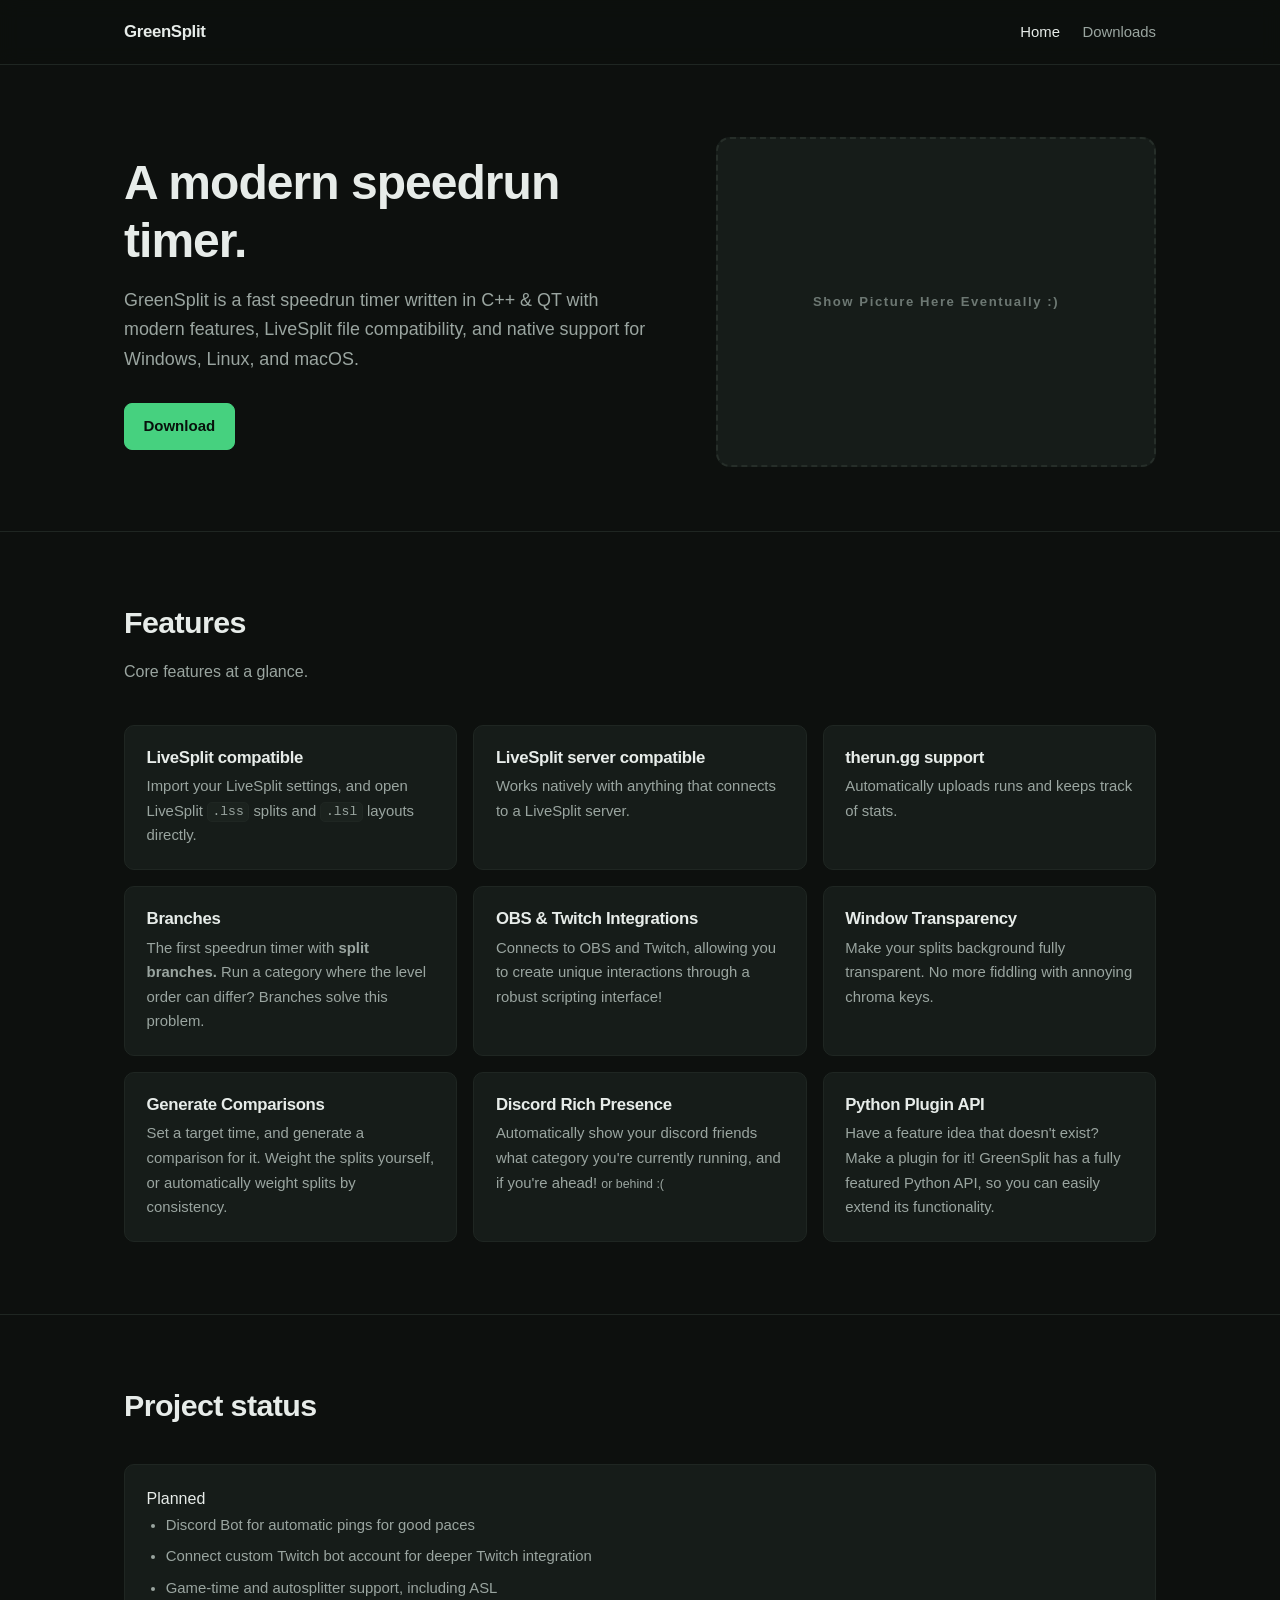
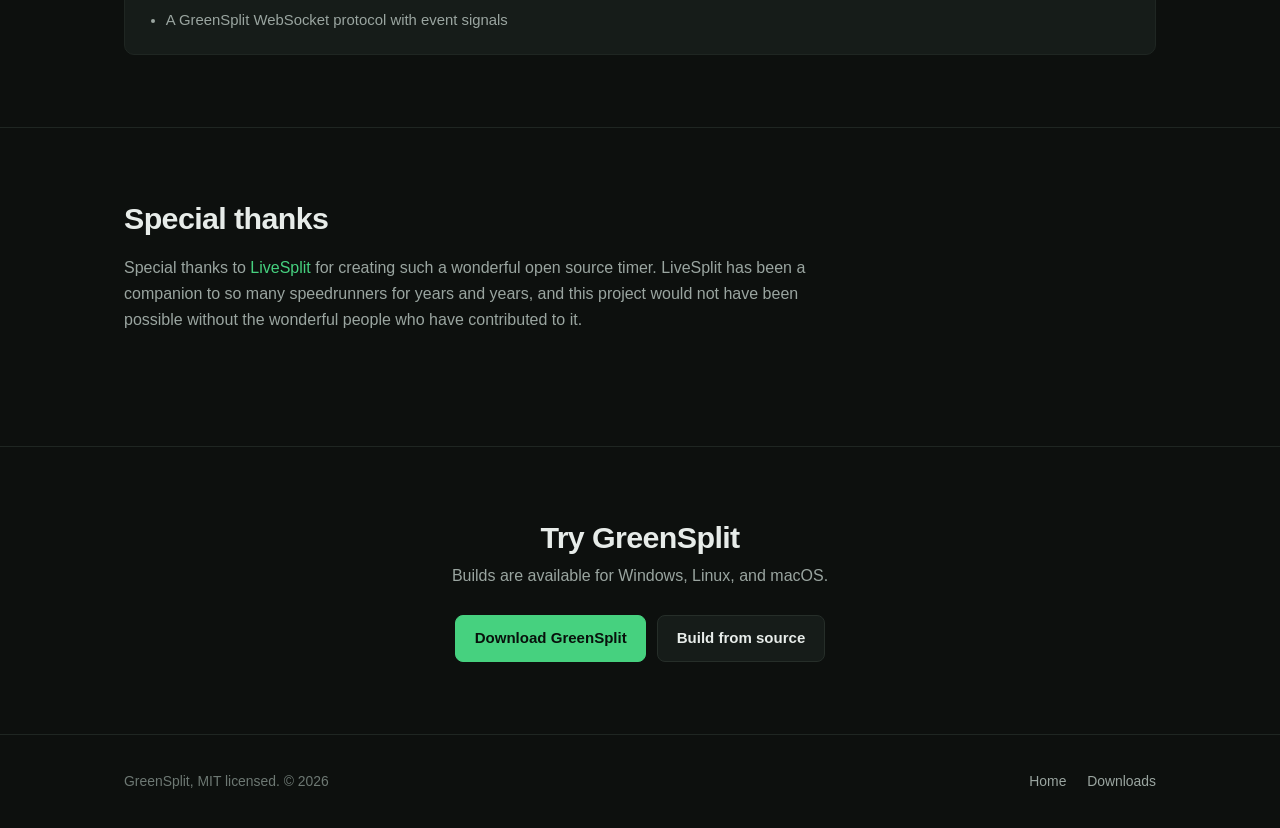
==== index.html @ 58dbdf75 "grammar + spelling edits; clarify or expand on some points" ====
<!doctype html>
<html lang="en">
<head>
  <meta charset="utf-8">
  <meta name="viewport" content="width=device-width, initial-scale=1">
  <title>GreenSplit</title>
  <meta name="description" content="GreenSplit is an open-source speedrun timer for Windows, Linux, and macOS, with LiveSplit support, branches, plugins, OBS integration, and more.">
  <link rel="icon" href="assets/favicon.svg" type="image/svg+xml">
  <link rel="stylesheet" href="assets/css/style.css">
</head>
<body>

<!-- Header -->

<header class="site-header">
  <div class="wrap nav">
      <a class="brand" href="index.html">
        GreenSplit
      </a>

    <button class="nav-toggle" type="button" aria-expanded="false" aria-controls="nav-links">Menu</button>

    <nav class="nav-links" id="nav-links">
      <a href="index.html" aria-current="page">Home</a>
      <a href="download.html">Downloads</a>
    </nav>
  </div>
</header>

<main>

  <!-- Hero -->
  <section class="hero">
    <div class="wrap hero-grid">
      <div class="hero-copy">
        <h1>A modern speedrun timer.</h1>
        <p class="lede">
          GreenSplit is a fast speedrun timer written in C++ & QT with modern features,
          LiveSplit file compatibility, and native support for Windows, Linux, and macOS.
        </p>

        <div class="btn-row">
          <a class="btn btn-primary" href="download.html">Download</a>
        </div>
      </div>

      <!-- Screenshot with default layout (or maybe a nice customized layout? Not sure yet.) -->
      <div class="image-placeholder" role="img" aria-label="Placeholder for a GreenSplit screenshot">
        Show Picture Here Eventually :)
      </div>
    </div>
  </section>

  <!-- Features -->
  <section class="section" id="features">
    <div class="wrap">
      <div class="section-head">
        <h2>Features</h2>
        <p>Core features at a glance.</p>
      </div>

      <div class="grid grid-3">

        <article class="card">
          <h3>LiveSplit compatible</h3>
          <p>Import your LiveSplit settings, and open LiveSplit <code>.lss</code> splits and <code>.lsl</code> layouts directly.</p>
        </article>

        <article class="card">
          <h3>LiveSplit server compatible</h3>
          <p>Works natively with anything that connects to a LiveSplit server.</p>
        </article>

        <article class="card">
          <h3>therun.gg support</h3>
          <p>Automatically uploads runs and keeps track of stats.</p>
        </article>

        <article class="card">
          <h3>Branches</h3>
          <p>The first speedrun timer with <strong>split branches.</strong> Run a category where the level order can differ?
          Branches solve this problem.</p>
        </article>

        <article class="card">
          <h3>OBS &amp; Twitch Integrations</h3>
          <p>Connects to OBS and Twitch, allowing you to create unique interactions through a robust scripting interface!</p>
        </article>

        <article class="card">
          <h3>Window Transparency</h3>
          <p>Make your splits background fully transparent. No more fiddling with annoying chroma keys.</p>
        </article>

        <article class="card">
          <h3>Generate Comparisons</h3>
          <p>Set a target time, and generate a comparison for it. Weight the
          splits yourself, or automatically weight splits by consistency.</p>
        </article>

        <article class="card">
          <h3>Discord Rich Presence</h3>
          <p>Automatically show your discord friends what category you're currently running, and if you're ahead! <small>or behind :(</small></p>
        </article>

        <article class="card">
          <h3>Python Plugin API</h3>
          <p>Have a feature idea that doesn't exist? Make a plugin for it! GreenSplit has a fully featured Python API, so you can easily extend its functionality.</p>
        </article>

      </div>
    </div>
  </section>

  <!-- Status -->
  <section class="section" id="status">
    <div class="wrap">
      <div class="section-head">
        <h2>Project status</h2>
      </div>

      <article class="card status-card">
        <span class="tag tag-next">Planned</span>
        <ul class="simple-list">
          <li>Discord Bot for automatic pings for good paces</li>
          <li>Connect custom Twitch bot account for deeper Twitch integration</li>
          <li>Game-time and autosplitter support, including ASL</li>
          <li>A GreenSplit WebSocket protocol with event signals</li>
        </ul>
      </article>
    </div>
  </section>

  <!-- Special Thanks -->
  <section class="section" id="special-thanks">
    <div class="wrap">
      <div class="section-head">
        <h2>Special thanks</h2>
        <p>
          Special thanks to
          <a href="https://github.com/LiveSplit/LiveSplit" target="_blank" rel="noopener noreferrer">LiveSplit</a>
          for creating such a wonderful open source timer. LiveSplit has been a companion to so many speedrunners for years and years, and this project would not have been possible without the wonderful people who have contributed to it.
        </p>
      </div>
    </div>
  </section>

  <!-- Download -->
  <section class="section cta">
    <div class="wrap">
      <h2>Try GreenSplit</h2>
      <p>Builds are available for Windows, Linux, and macOS.</p>
      <div class="btn-row">
        <a class="btn btn-primary" href="download.html">Download GreenSplit</a>
        <a class="btn" href="download.html#source">Build from source</a>
      </div>
    </div>
  </section>

</main>

<footer class="site-footer">
  <div class="wrap footer-inner">
    <span>GreenSplit, MIT licensed. &copy; <span data-year>2026</span></span>
    <nav class="footer-links">
      <a href="index.html">Home</a>
      <a href="download.html">Downloads</a>
    </nav>
  </div>
</footer>

<script src="assets/js/main.js"></script>
</body>
</html>
---- assets/css/style.css ----
/* GreenSplit site styles */

:root {
  --bg: #0d100e;
  --bg-soft: #121714;
  --surface: #161c19;
  --surface-2: #1b221e;
  --border: #262e29;
  --border-soft: #1f2622;

  --text: #e7ece9;
  --text-dim: #9aa5a0;
  --text-faint: #6d7873;

  --accent: #46d17f;
  --accent-soft: rgba(70, 209, 127, 0.12);
  --accent-line: rgba(70, 209, 127, 0.35);

  --radius: 10px;
  --radius-lg: 14px;

  --font: -apple-system, BlinkMacSystemFont, "Segoe UI", Roboto, "Helvetica Neue",
    Arial, sans-serif;
  --mono: ui-monospace, "SF Mono", "JetBrains Mono", "Cascadia Mono", Menlo,
    Consolas, monospace;

  --wrap: 1080px;
}

*,
*::before,
*::after {
  box-sizing: border-box;
}

html {
  scroll-behavior: smooth;
  scroll-padding-top: 5rem;
}

body {
  margin: 0;
  background: var(--bg);
  color: var(--text);
  font-family: var(--font);
  font-size: 16px;
  line-height: 1.65;
  -webkit-font-smoothing: antialiased;
}

h1,
h2,
h3,
h4 {
  line-height: 1.2;
  margin: 0 0 0.6em;
  font-weight: 650;
  letter-spacing: -0.02em;
}

h1 {
  font-size: clamp(2.1rem, 5vw, 3rem);
}

h2 {
  font-size: clamp(1.5rem, 3vw, 1.9rem);
}

h3 {
  font-size: 1.05rem;
}

p {
  margin: 0 0 1rem;
}

a {
  color: var(--accent);
  text-decoration: none;
}

a:hover {
  text-decoration: underline;
}

code {
  font-family: var(--mono);
  font-size: 0.875em;
  background: var(--surface-2);
  border: 1px solid var(--border-soft);
  border-radius: 5px;
  padding: 0.1em 0.35em;
}

::selection {
  background: rgba(70, 209, 127, 0.3);
}

/* ---------- layout ---------- */

.wrap {
  width: 100%;
  max-width: var(--wrap);
  margin: 0 auto;
  padding: 0 1.5rem;
}

.section {
  padding: 4.5rem 0;
  border-top: 1px solid var(--border-soft);
}

.section-head {
  max-width: 46rem;
  margin-bottom: 2.5rem;
}

.section-head p {
  color: var(--text-dim);
  margin: 0;
}

.eyebrow {
  font-size: 0.76rem;
  text-transform: uppercase;
  letter-spacing: 0.11em;
  color: var(--accent);
  font-weight: 600;
  margin: 0 0 0.7rem;
}

/* ---------- header ---------- */

.site-header {
  position: sticky;
  top: 0;
  z-index: 50;
  background: rgba(13, 16, 14, 0.85);
  backdrop-filter: blur(10px);
  border-bottom: 1px solid var(--border-soft);
}

.nav {
  display: flex;
  align-items: center;
  gap: 1.5rem;
  height: 4rem;
}

.brand {
  display: inline-flex;
  align-items: center;
  gap: 0.55rem;
  color: var(--text);
  font-weight: 650;
  letter-spacing: -0.02em;
  font-size: 1.05rem;
}

.brand:hover {
  text-decoration: none;
}

.brand svg {
  display: block;
  color: var(--accent);
}

.nav-links {
  display: flex;
  align-items: center;
  gap: 1.4rem;
  margin-left: auto;
}

.nav-links a {
  color: var(--text-dim);
  font-size: 0.93rem;
}

.nav-links a:hover,
.nav-links a[aria-current="page"] {
  color: var(--text);
  text-decoration: none;
}

.nav-toggle {
  display: none;
  margin-left: auto;
  background: none;
  border: 1px solid var(--border);
  border-radius: 8px;
  color: var(--text);
  padding: 0.4rem 0.6rem;
  cursor: pointer;
  font-size: 0.9rem;
}

/* ---------- buttons ---------- */

.btn {
  display: inline-flex;
  align-items: center;
  justify-content: center;
  gap: 0.5rem;
  padding: 0.62rem 1.15rem;
  border-radius: 8px;
  border: 1px solid var(--border);
  background: var(--surface);
  color: var(--text);
  font: inherit;
  font-size: 0.94rem;
  font-weight: 550;
  cursor: pointer;
  transition: background 0.15s ease, border-color 0.15s ease, color 0.15s ease;
}

.btn:hover {
  text-decoration: none;
  background: var(--surface-2);
  border-color: #333c36;
}

.btn-primary {
  background: var(--accent);
  border-color: var(--accent);
  color: #08110c;
  font-weight: 600;
}

.btn-primary:hover {
  background: #57dd8d;
  border-color: #57dd8d;
  color: #08110c;
}

.btn-row {
  display: flex;
  flex-wrap: wrap;
  gap: 0.7rem;
  align-items: center;
}

/* ---------- hero ---------- */

.hero {
  padding: 4.5rem 0 4rem;
}

.hero-grid {
  display: grid;
  grid-template-columns: minmax(0, 1fr) minmax(280px, 440px);
  gap: 3.5rem;
  align-items: center;
}

.hero-copy {
  max-width: 37rem;
}

.hero-copy h1 {
  margin-bottom: 1rem;
}

.hero-copy .lede {
  font-size: 1.12rem;
  color: var(--text-dim);
  margin-bottom: 1.8rem;
}



/* ---------- hero picture ---------- */
.image-placeholder,
.hero-picture {
  width: min(100%, 440px);
  aspect-ratio: 4 / 3;
  border-radius: var(--radius-lg);
}

.image-placeholder {
  display: grid;
  place-items: center;
  padding: 2rem;
  border: 2px dashed var(--border);
  background: var(--surface);
  color: var(--text-faint);
  font-size: 0.82rem;
  font-weight: 650;
  letter-spacing: 0.12em;
  text-align: center;
}

.hero-picture {
  display: block;
  object-fit: cover;
  border: 1px solid var(--border);
}

/* ---------- feature grid ---------- */

.grid {
  display: grid;
  gap: 1rem;
}

.grid-4 {
  grid-template-columns: repeat(4, minmax(0, 1fr));
}

.grid-3 {
  grid-template-columns: repeat(3, minmax(0, 1fr));
}

.grid-2 {
  grid-template-columns: repeat(2, minmax(0, 1fr));
}

.card {
  background: var(--surface);
  border: 1px solid var(--border-soft);
  border-radius: var(--radius);
  padding: 1.35rem;
}

.card h3 {
  margin-bottom: 0.4rem;
}

.card p {
  margin: 0;
  color: var(--text-dim);
  font-size: 0.93rem;
}

/* ---------- status ---------- */
.status-cards .tag {
  display: inline-block;
  margin-bottom: 0.8rem;
  font-size: 0.72rem;
  text-transform: uppercase;
  letter-spacing: 0.07em;
  font-weight: 650;
}

.simple-list {
  margin: 0;
  padding-left: 1.2rem;
  color: var(--text-dim);
  font-size: 0.93rem;
}

.simple-list li + li {
  margin-top: 0.45rem;
}

/* ---------- tables ---------- */

.table-scroll {
  overflow-x: auto;
  border: 1px solid var(--border-soft);
  border-radius: var(--radius);
}

table {
  width: 100%;
  border-collapse: collapse;
  font-size: 0.93rem;
}

th,
td {
  text-align: left;
  padding: 0.62rem 0.95rem;
  border-bottom: 1px solid var(--border-soft);
}

th {
  background: var(--surface);
  font-weight: 600;
  font-size: 0.82rem;
  text-transform: uppercase;
  letter-spacing: 0.05em;
  color: var(--text-dim);
}

tbody tr:last-child td {
  border-bottom: 0;
}

td code {
  white-space: nowrap;
}

/* ---------- code blocks ---------- */

.code {
  position: relative;
  margin: 0 0 1.25rem;
}

.code pre {
  margin: 0;
  overflow-x: auto;
  background: var(--bg-soft);
  border: 1px solid var(--border-soft);
  border-radius: var(--radius);
  padding: 0.95rem 1.05rem;
  font-family: var(--mono);
  font-size: 0.855rem;
  line-height: 1.6;
  color: #cfd8d3;
}

.code pre code {
  background: none;
  border: 0;
  padding: 0;
  font-size: inherit;
}

/* ---------- download cards ---------- */

.downloads-wrap {
  max-width: 1360px;
}

.platform {
  display: flex;
  flex-direction: column;
  background: var(--surface);
  border: 1px solid var(--border-soft);
  border-radius: var(--radius);
  padding: 1.4rem;
}

.platform h3 {
  margin-bottom: 0.15rem;
}

.platform .arch {
  font-family: var(--mono);
  font-size: 0.78rem;
  color: var(--text-faint);
  margin-bottom: 0.9rem;
}

.platform p {
  color: var(--text-dim);
  font-size: 0.9rem;
  flex: 1 0 auto;
}

.platform .arch,
.platform .platform-state {
  flex: 0 0 auto;
}

.platform .btn {
  width: 100%;
  margin-top: 0.6rem;
}

.platform-state {
  font-size: 0.78rem;
  margin-top: 0.7rem;
  color: var(--text-faint);
  text-align: center;
}

/* ---------- cta ---------- */

.cta {
  text-align: center;
  padding: 4.5rem 0;
}

.cta h2 {
  margin-bottom: 0.5rem;
}

.cta p {
  color: var(--text-dim);
  margin-bottom: 1.6rem;
}

.cta .btn-row {
  justify-content: center;
}

/* ---------- footer ---------- */

.site-footer {
  border-top: 1px solid var(--border-soft);
  padding: 2.2rem 0;
  color: var(--text-faint);
  font-size: 0.87rem;
}

.footer-inner {
  display: flex;
  flex-wrap: wrap;
  gap: 1rem 1.6rem;
  align-items: center;
  justify-content: space-between;
}

.footer-links {
  display: flex;
  gap: 1.3rem;
  flex-wrap: wrap;
}

.site-footer a {
  color: var(--text-dim);
}

.site-footer a:hover {
  color: var(--text);
}

/* ---------- responsive ---------- */

@media (max-width: 900px) {
  .nav-toggle {
    display: block;
  }

  .nav-links {
    display: none;
    position: absolute;
    top: 4rem;
    left: 0;
    right: 0;
    flex-direction: column;
    align-items: flex-start;
    gap: 0;
    background: var(--bg-soft);
    border-bottom: 1px solid var(--border);
    padding: 0.5rem 1.5rem 1rem;
  }

  .nav-links.open {
    display: flex;
  }

  .nav-links a {
    padding: 0.55rem 0;
    width: 100%;
    font-size: 1rem;
  }

  .hero-grid {
    grid-template-columns: minmax(0, 1fr);
    gap: 2.8rem;
    justify-items: start;
  }

  .grid-4,
  .grid-3 {
    grid-template-columns: repeat(2, minmax(0, 1fr));
  }

}

@media (max-width: 640px) {
  .grid-4,
  .grid-3,
  .grid-2 {
    grid-template-columns: minmax(0, 1fr);
  }


  .section {
    padding: 3.2rem 0;
  }

  .hero {
    padding: 3rem 0;
  }
}

@media (prefers-reduced-motion: reduce) {
  html {
    scroll-behavior: auto;
  }

  * {
    transition-duration: 0.01ms !important;
  }
}
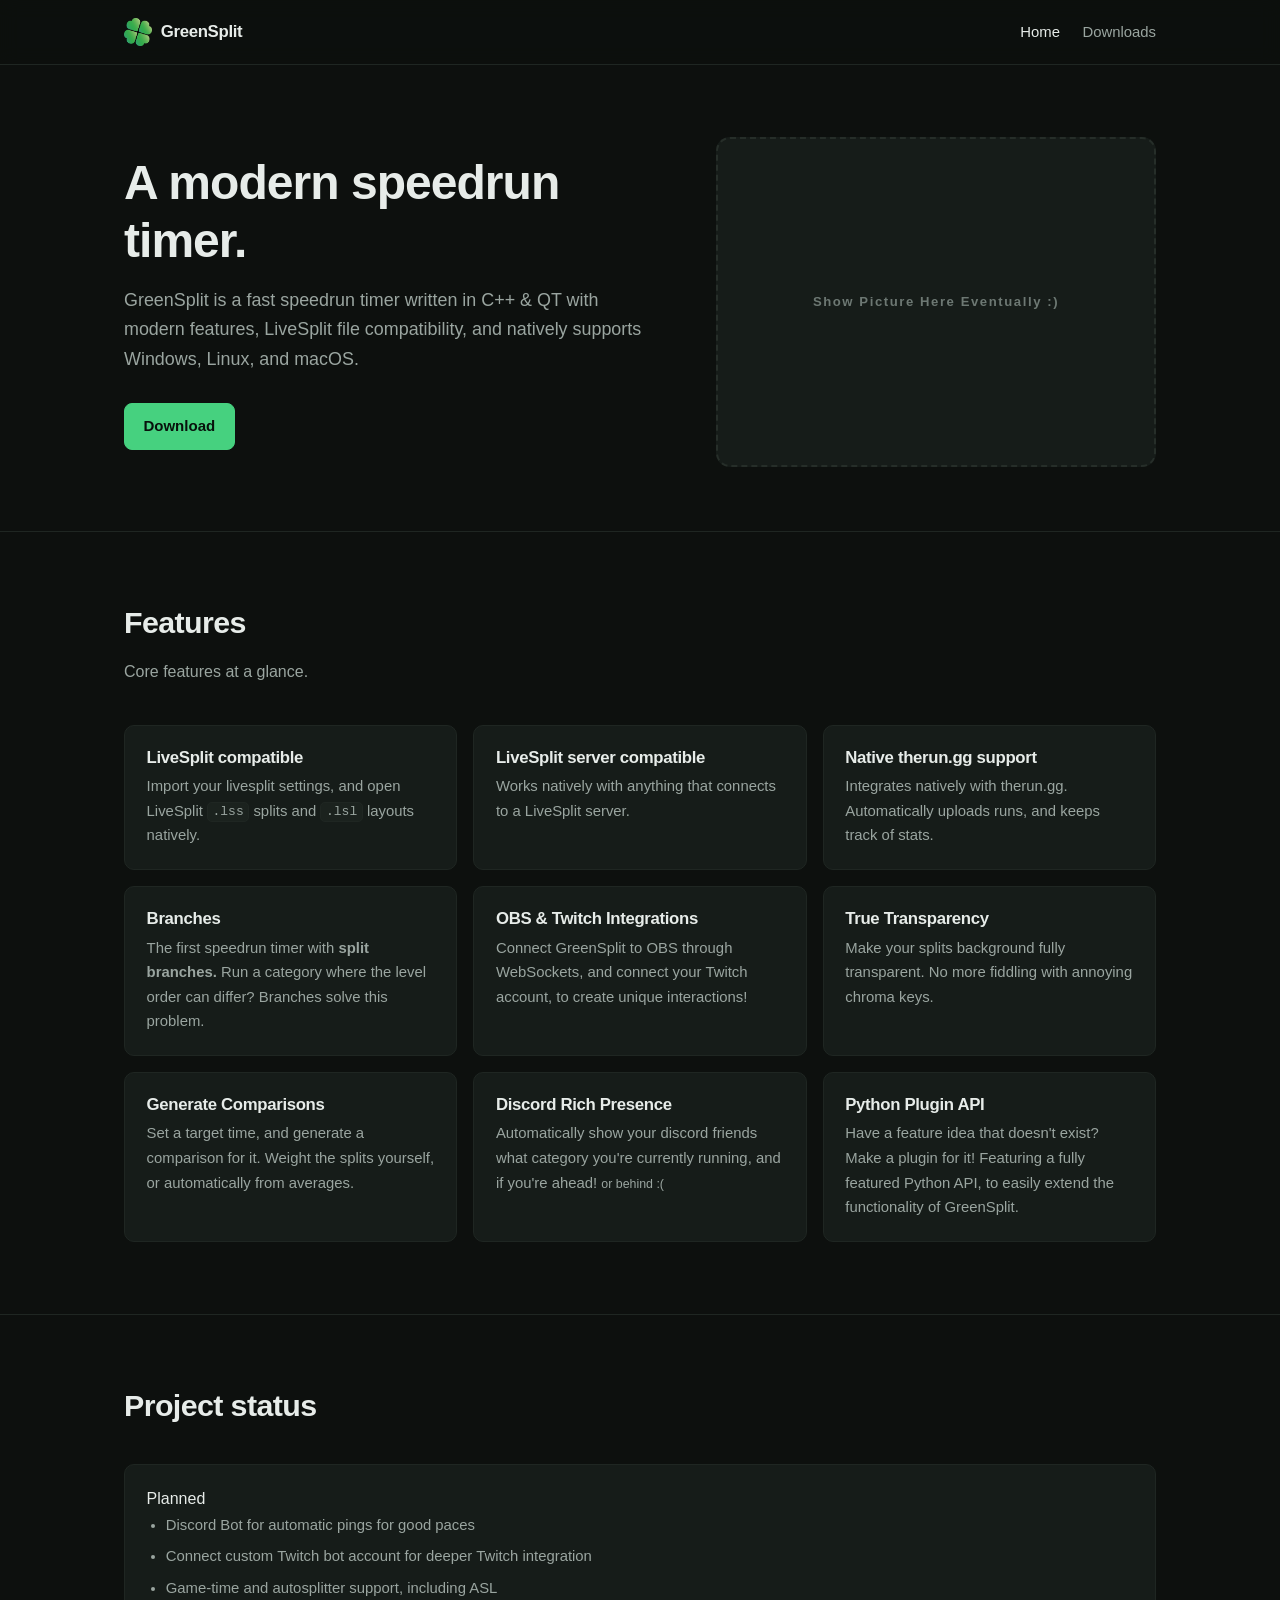
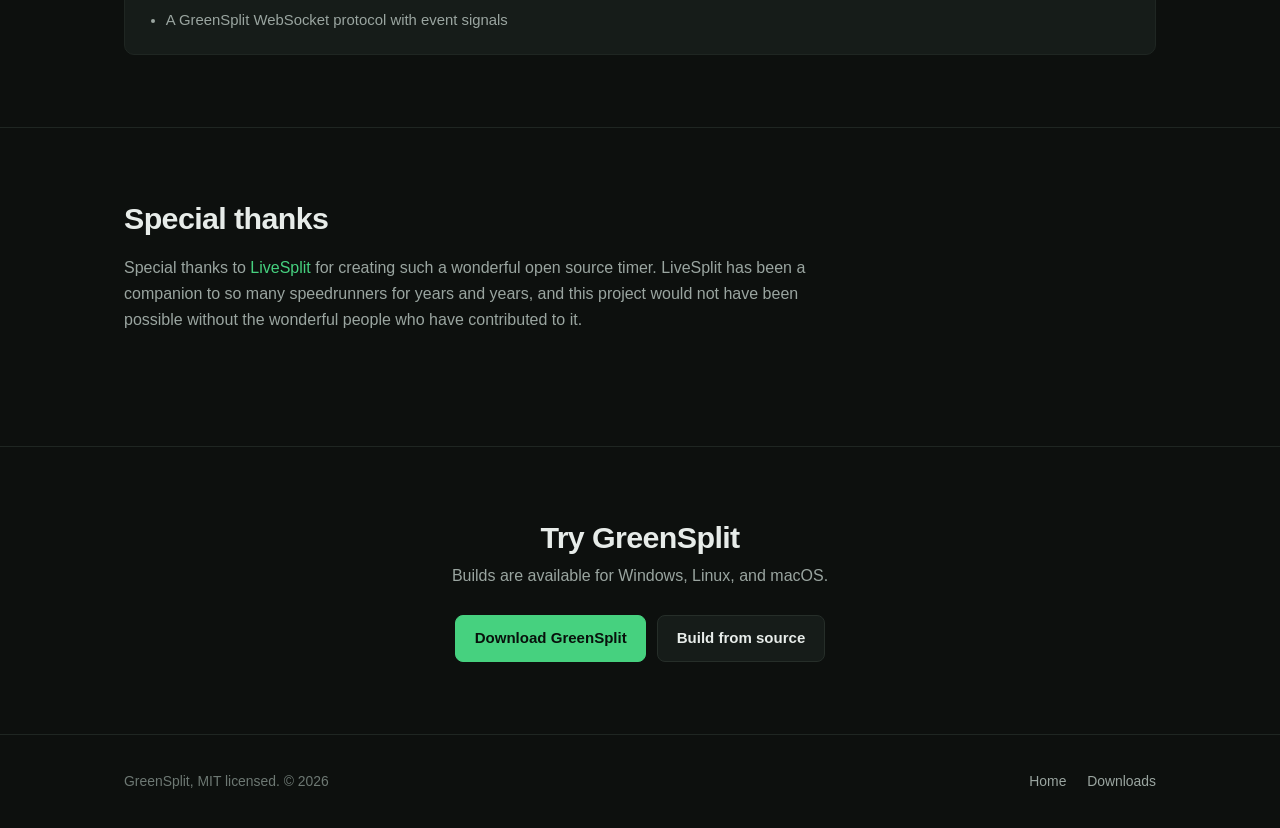
==== commit 71b6a66e: "- updated favicon & logo" ====
--- a/index.html
+++ b/index.html
@@ -5,7 +5,7 @@
   <meta name="viewport" content="width=device-width, initial-scale=1">
   <title>GreenSplit</title>
   <meta name="description" content="GreenSplit is an open-source speedrun timer for Windows, Linux, and macOS, with LiveSplit support, branches, plugins, OBS integration, and more.">
-  <link rel="icon" href="assets/favicon.svg" type="image/svg+xml">
+  <link rel="icon" href="assets/icon.png" type="image/png">
   <link rel="stylesheet" href="assets/css/style.css">
 </head>
 <body>
@@ -15,6 +15,7 @@
 <header class="site-header">
   <div class="wrap nav">
       <a class="brand" href="index.html">
+        <img src="assets/icon.png" alt="" aria-hidden="true">
         GreenSplit
       </a>
 
@@ -36,7 +37,7 @@
         <h1>A modern speedrun timer.</h1>
         <p class="lede">
           GreenSplit is a fast speedrun timer written in C++ & QT with modern features,
-          LiveSplit file compatibility, and native support for Windows, Linux, and macOS.
+          LiveSplit file compatibility, and natively supports Windows, Linux, and macOS.
         </p>
 
         <div class="btn-row">
@@ -63,7 +64,7 @@
 
         <article class="card">
           <h3>LiveSplit compatible</h3>
-          <p>Import your LiveSplit settings, and open LiveSplit <code>.lss</code> splits and <code>.lsl</code> layouts directly.</p>
+          <p>Import your livesplit settings, and open LiveSplit <code>.lss</code> splits and <code>.lsl</code> layouts natively.</p>
         </article>
 
         <article class="card">
@@ -72,8 +73,8 @@
         </article>
 
         <article class="card">
-          <h3>therun.gg support</h3>
-          <p>Automatically uploads runs and keeps track of stats.</p>
+          <h3>Native therun.gg support</h3>
+          <p>Integrates natively with therun.gg. Automatically uploads runs, and keeps track of stats.</p>
         </article>
 
         <article class="card">
@@ -84,18 +85,18 @@
 
         <article class="card">
           <h3>OBS &amp; Twitch Integrations</h3>
-          <p>Connects to OBS and Twitch, allowing you to create unique interactions through a robust scripting interface!</p>
+          <p>Connect GreenSplit to OBS through WebSockets, and connect your Twitch account, to create unique interactions!</p>
         </article>
 
         <article class="card">
-          <h3>Window Transparency</h3>
+          <h3>True Transparency</h3>
           <p>Make your splits background fully transparent. No more fiddling with annoying chroma keys.</p>
         </article>
 
         <article class="card">
           <h3>Generate Comparisons</h3>
           <p>Set a target time, and generate a comparison for it. Weight the
-          splits yourself, or automatically weight splits by consistency.</p>
+          splits yourself, or automatically from averages.</p>
         </article>
 
         <article class="card">
@@ -105,7 +106,7 @@
 
         <article class="card">
           <h3>Python Plugin API</h3>
-          <p>Have a feature idea that doesn't exist? Make a plugin for it! GreenSplit has a fully featured Python API, so you can easily extend its functionality.</p>
+          <p>Have a feature idea that doesn't exist? Make a plugin for it! Featuring a fully featured Python API, to easily extend the functionality of GreenSplit.</p>
         </article>
 
       </div>
--- a/assets/css/style.css
+++ b/assets/css/style.css
@@ -161,9 +161,11 @@
   text-decoration: none;
 }
 
-.brand svg {
+.brand img {
   display: block;
-  color: var(--accent);
+  width: 1.75rem;
+  height: 1.75rem;
+  object-fit: contain;
 }
 
 .nav-links {
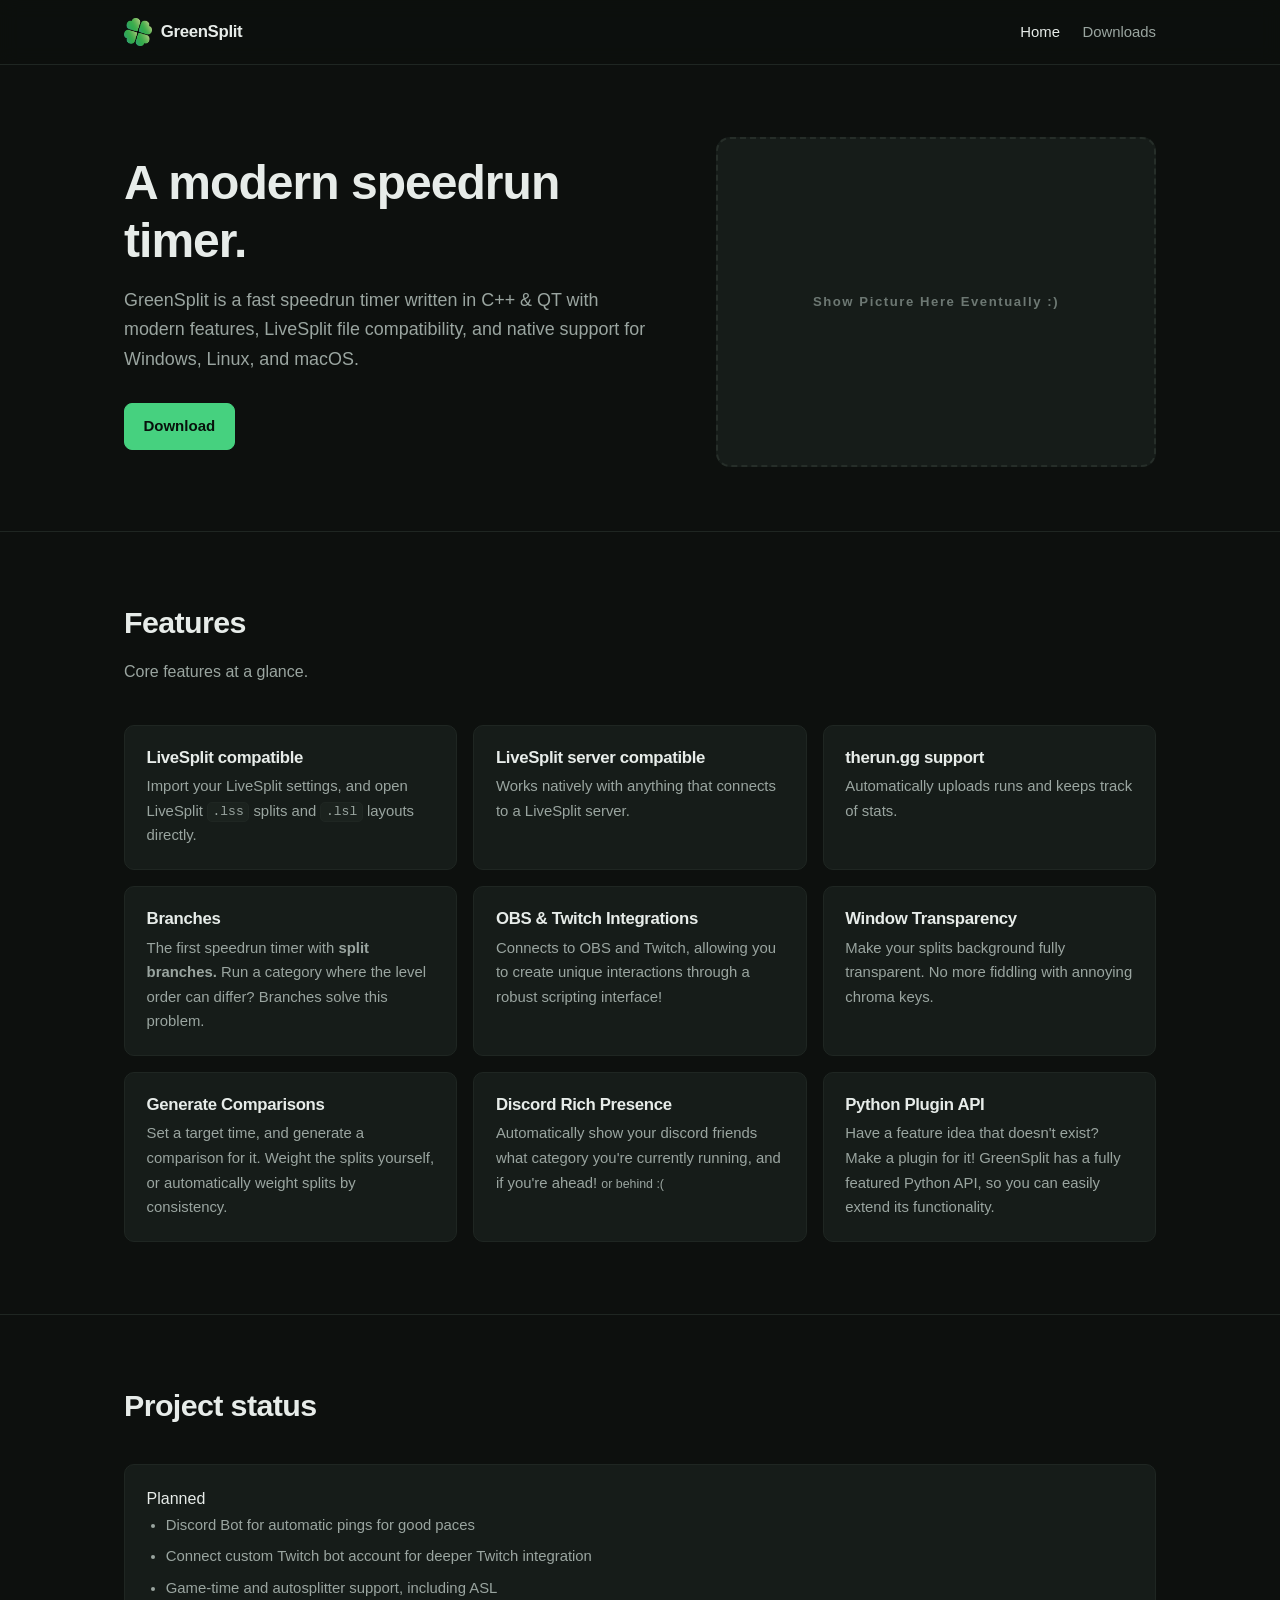
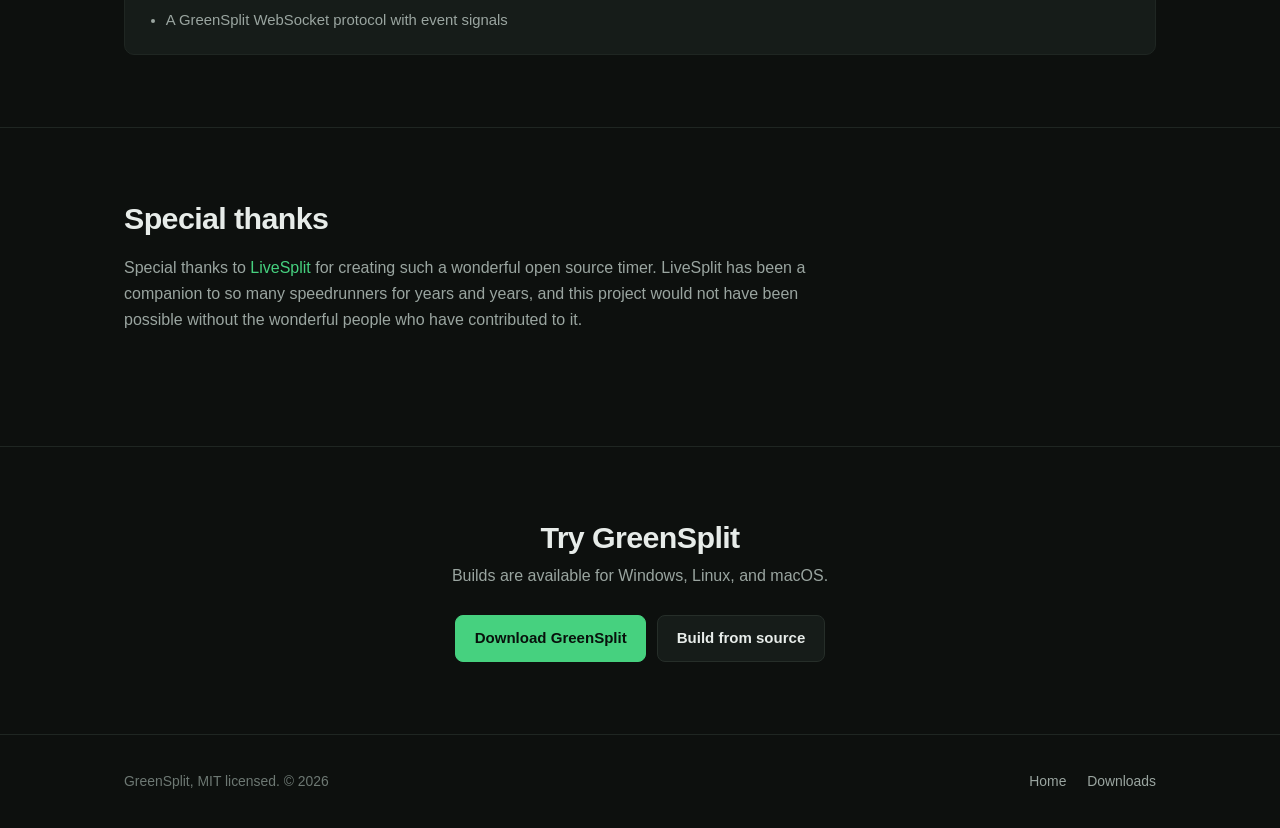
==== commit c61c79ed: "Merge branch 'master' of https://github.com/GreenSplit/GreenSplit-Website" ====
--- a/index.html
+++ b/index.html
@@ -37,7 +37,7 @@
         <h1>A modern speedrun timer.</h1>
         <p class="lede">
           GreenSplit is a fast speedrun timer written in C++ & QT with modern features,
-          LiveSplit file compatibility, and natively supports Windows, Linux, and macOS.
+          LiveSplit file compatibility, and native support for Windows, Linux, and macOS.
         </p>
 
         <div class="btn-row">
@@ -64,7 +64,7 @@
 
         <article class="card">
           <h3>LiveSplit compatible</h3>
-          <p>Import your livesplit settings, and open LiveSplit <code>.lss</code> splits and <code>.lsl</code> layouts natively.</p>
+          <p>Import your LiveSplit settings, and open LiveSplit <code>.lss</code> splits and <code>.lsl</code> layouts directly.</p>
         </article>
 
         <article class="card">
@@ -73,8 +73,8 @@
         </article>
 
         <article class="card">
-          <h3>Native therun.gg support</h3>
-          <p>Integrates natively with therun.gg. Automatically uploads runs, and keeps track of stats.</p>
+          <h3>therun.gg support</h3>
+          <p>Automatically uploads runs and keeps track of stats.</p>
         </article>
 
         <article class="card">
@@ -85,18 +85,18 @@
 
         <article class="card">
           <h3>OBS &amp; Twitch Integrations</h3>
-          <p>Connect GreenSplit to OBS through WebSockets, and connect your Twitch account, to create unique interactions!</p>
+          <p>Connects to OBS and Twitch, allowing you to create unique interactions through a robust scripting interface!</p>
         </article>
 
         <article class="card">
-          <h3>True Transparency</h3>
+          <h3>Window Transparency</h3>
           <p>Make your splits background fully transparent. No more fiddling with annoying chroma keys.</p>
         </article>
 
         <article class="card">
           <h3>Generate Comparisons</h3>
           <p>Set a target time, and generate a comparison for it. Weight the
-          splits yourself, or automatically from averages.</p>
+          splits yourself, or automatically weight splits by consistency.</p>
         </article>
 
         <article class="card">
@@ -106,7 +106,7 @@
 
         <article class="card">
           <h3>Python Plugin API</h3>
-          <p>Have a feature idea that doesn't exist? Make a plugin for it! Featuring a fully featured Python API, to easily extend the functionality of GreenSplit.</p>
+          <p>Have a feature idea that doesn't exist? Make a plugin for it! GreenSplit has a fully featured Python API, so you can easily extend its functionality.</p>
         </article>
 
       </div>
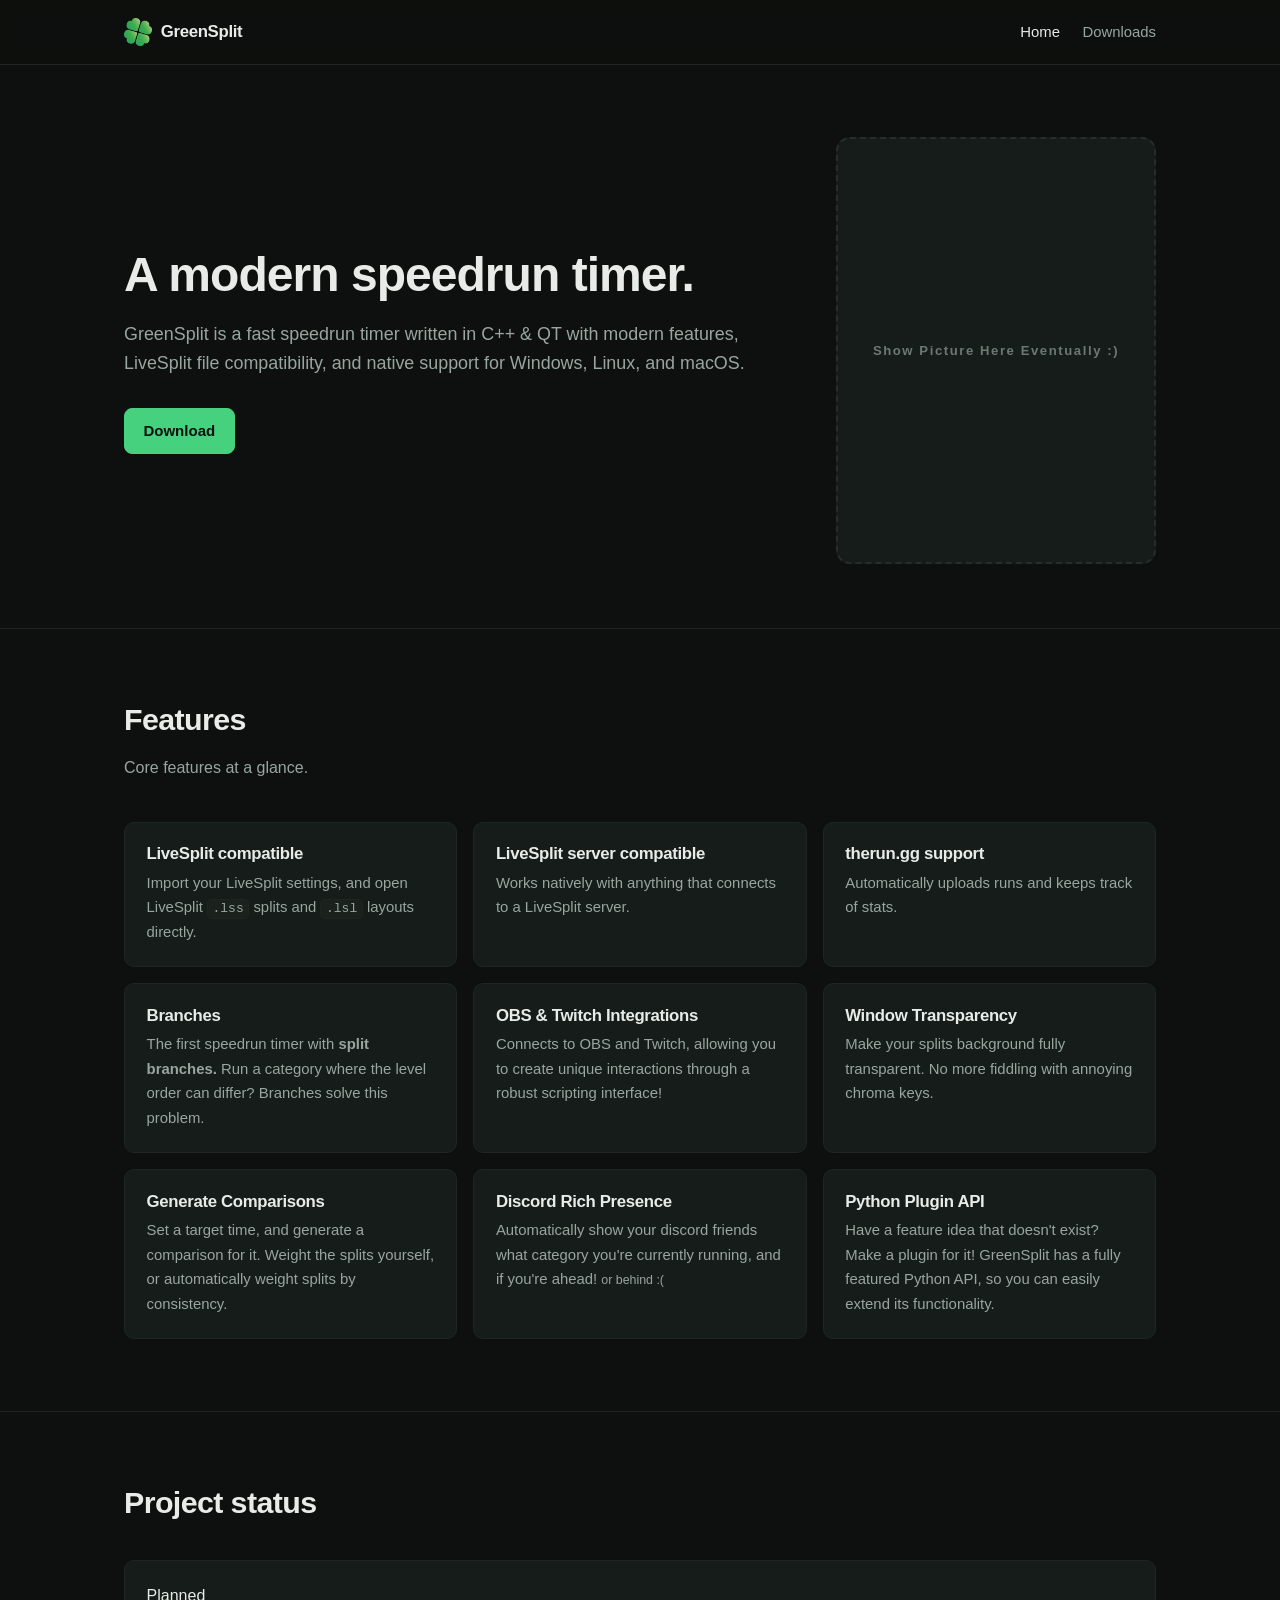
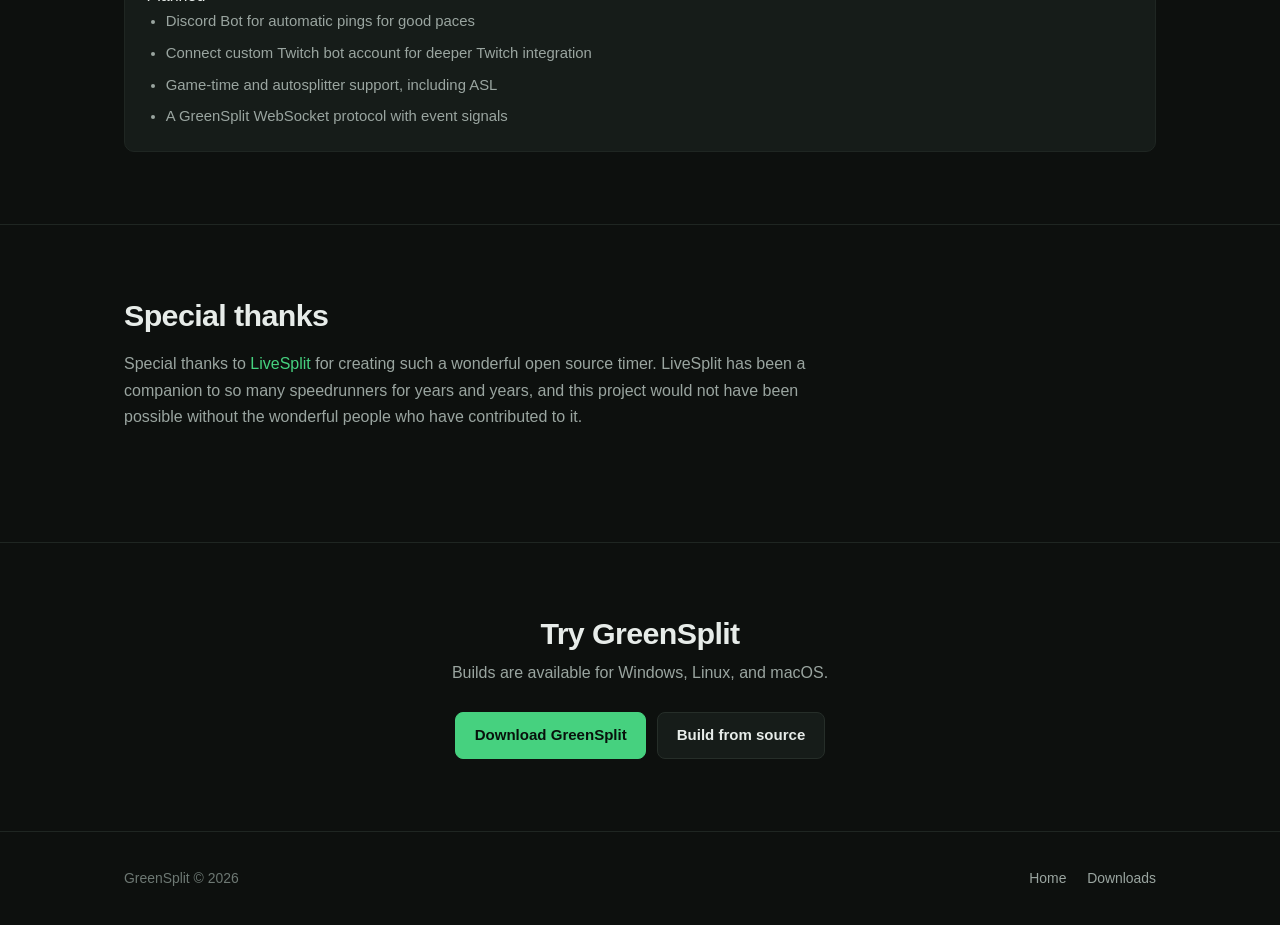
==== commit 169fa6f6: "- update copyright footer" ====
--- a/index.html
+++ b/index.html
@@ -162,7 +162,7 @@
 
 <footer class="site-footer">
   <div class="wrap footer-inner">
-    <span>GreenSplit, MIT licensed. &copy; <span data-year>2026</span></span>
+    <span>GreenSplit &copy; <span data-year>2026</span></span>
     <nav class="footer-links">
       <a href="index.html">Home</a>
       <a href="download.html">Downloads</a>
--- a/assets/css/style.css
+++ b/assets/css/style.css
@@ -251,17 +251,18 @@
 
 .hero-grid {
   display: grid;
-  grid-template-columns: minmax(0, 1fr) minmax(280px, 440px);
-  gap: 3.5rem;
+  grid-template-columns: minmax(0, 1fr) minmax(240px, 320px);
+  gap: 3rem;
   align-items: center;
 }
 
 .hero-copy {
-  max-width: 37rem;
+  max-width: 42rem;
 }
 
 .hero-copy h1 {
   margin-bottom: 1rem;
+  white-space: nowrap;
 }
 
 .hero-copy .lede {
@@ -275,8 +276,8 @@
 /* ---------- hero picture ---------- */
 .image-placeholder,
 .hero-picture {
-  width: min(100%, 440px);
-  aspect-ratio: 4 / 3;
+  width: min(100%, 320px);
+  aspect-ratio: 3 / 4;
   border-radius: var(--radius-lg);
 }
 
@@ -566,6 +567,10 @@
 }
 
 @media (max-width: 640px) {
+  .hero-copy h1 {
+    white-space: normal;
+  }
+
   .grid-4,
   .grid-3,
   .grid-2 {
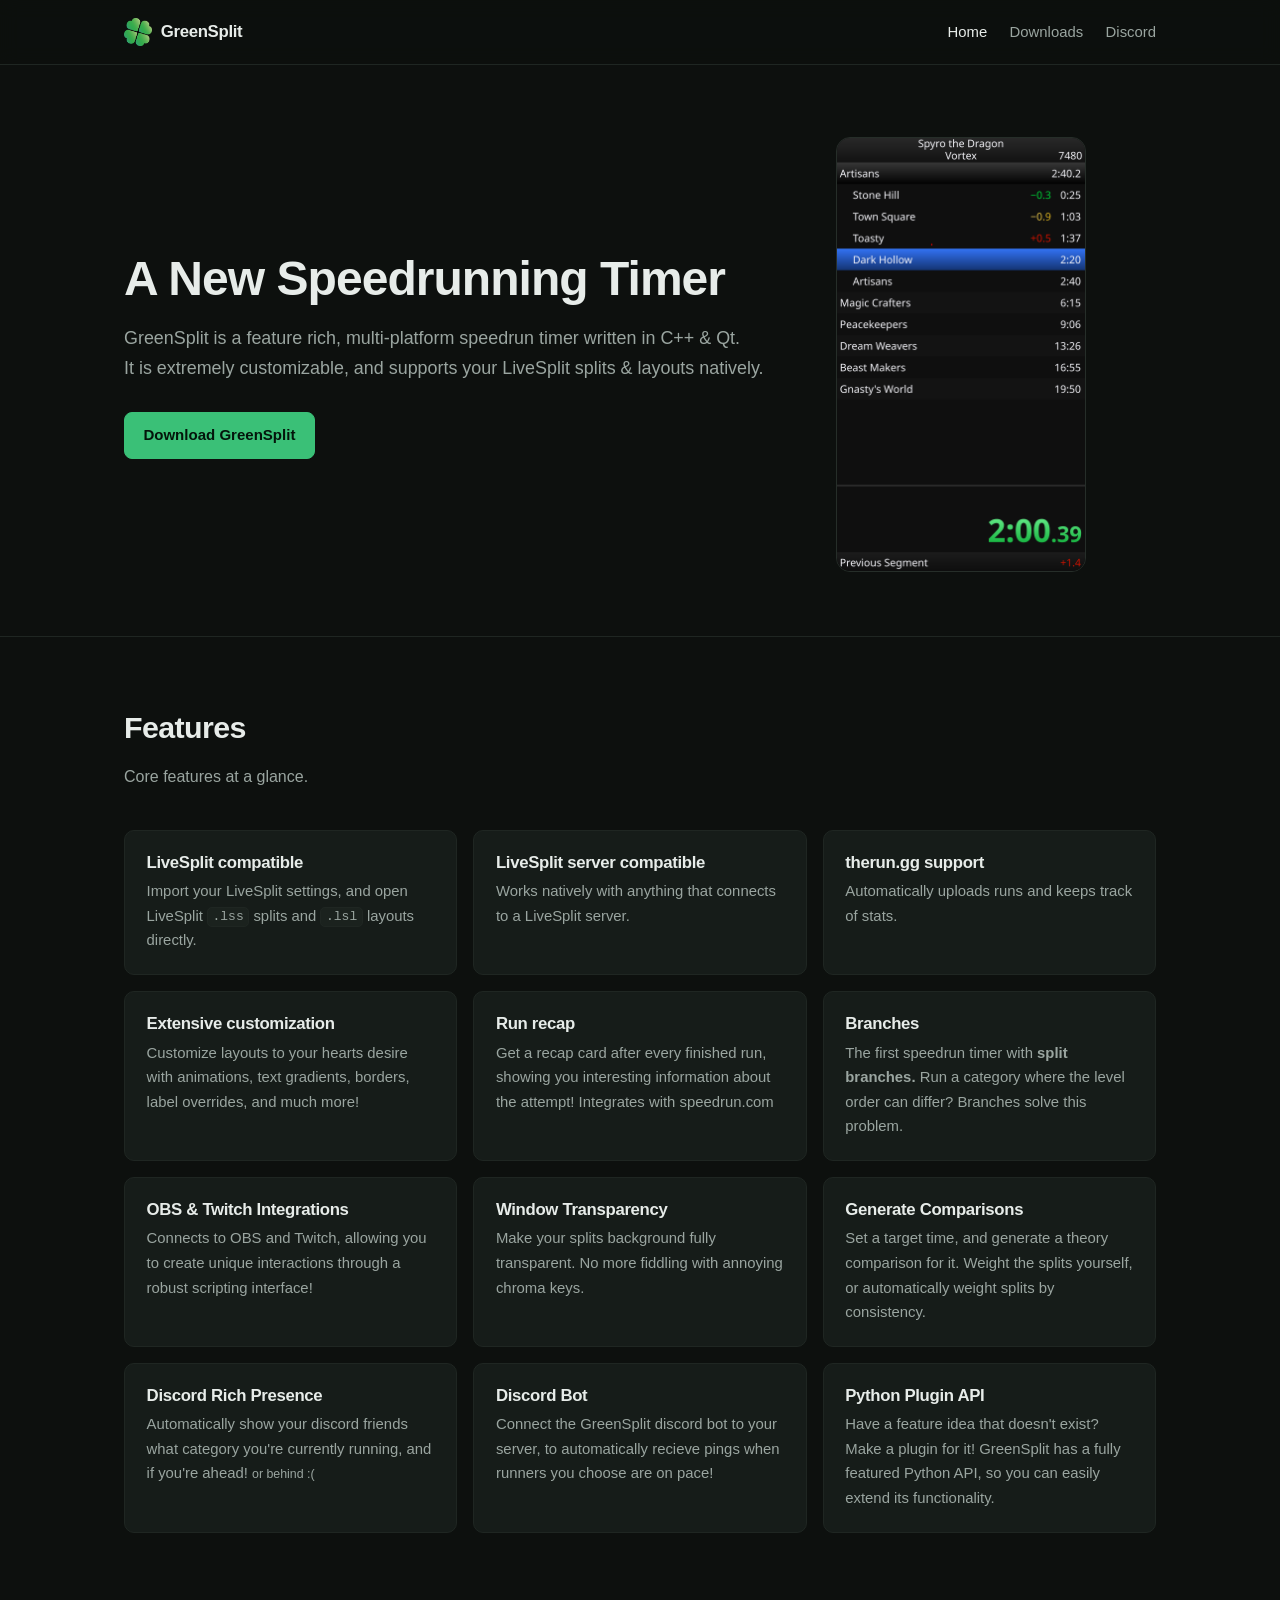
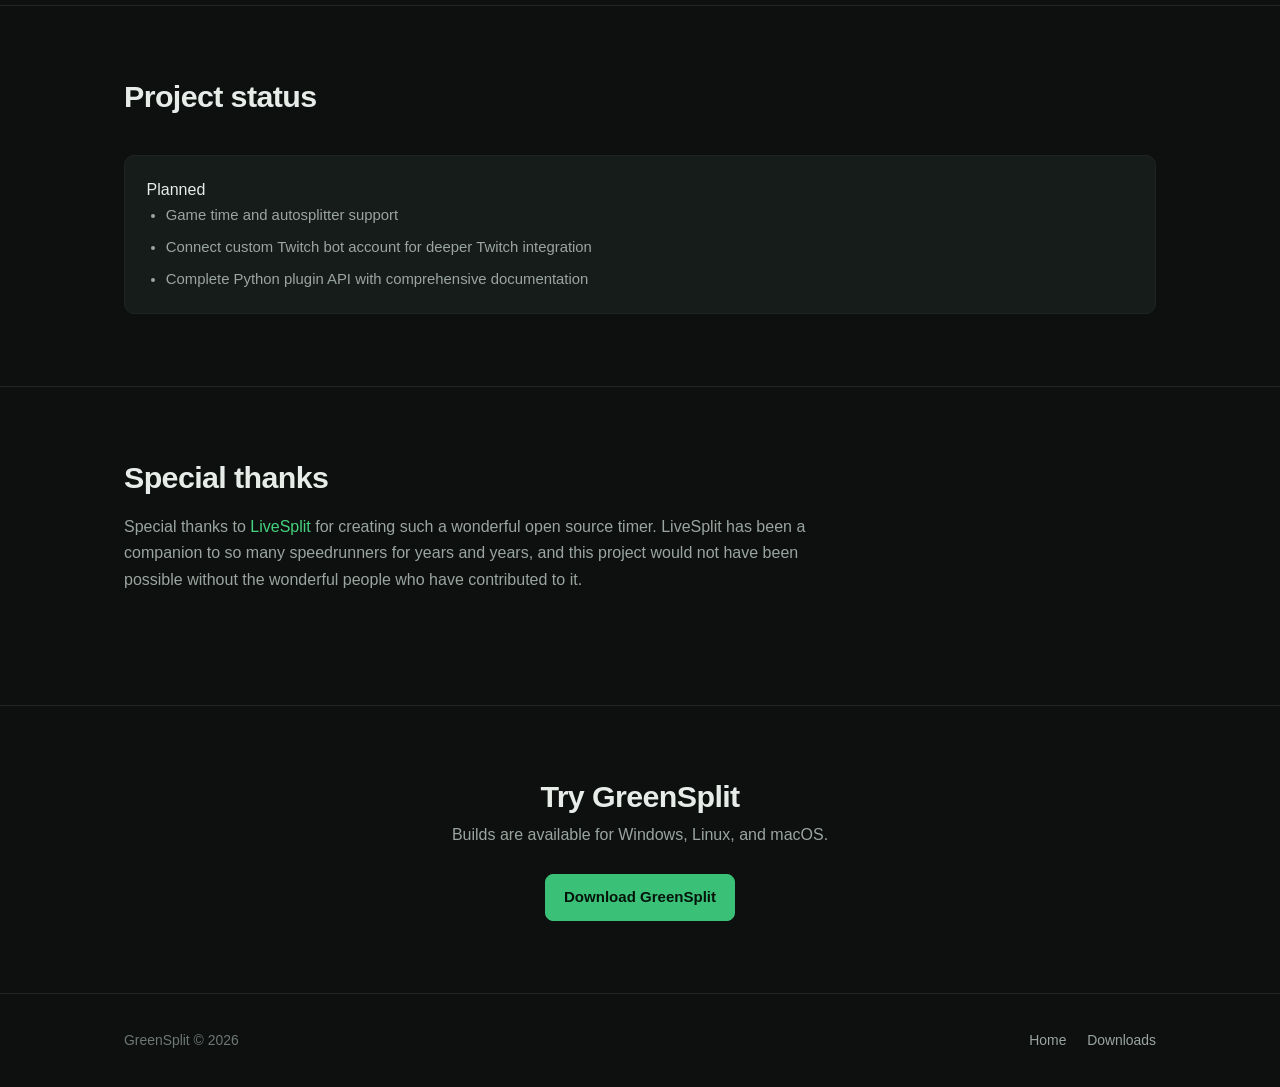
==== commit c6253096: "- update downloads page with current version - add example photo - change accent color for download " ====
--- a/index.html
+++ b/index.html
@@ -24,6 +24,7 @@
     <nav class="nav-links" id="nav-links">
       <a href="index.html" aria-current="page">Home</a>
       <a href="download.html">Downloads</a>
+      <a href="https://server.greensplit.net" target="_blank" rel="noopener">Discord</a>
     </nav>
   </div>
 </header>
@@ -34,21 +35,18 @@
   <section class="hero">
     <div class="wrap hero-grid">
       <div class="hero-copy">
-        <h1>A modern speedrun timer.</h1>
+        <h1>A New Speedrunning Timer</h1>
         <p class="lede">
-          GreenSplit is a fast speedrun timer written in C++ & QT with modern features,
-          LiveSplit file compatibility, and native support for Windows, Linux, and macOS.
+          GreenSplit is a feature rich, multi-platform speedrun timer written in C++ & Qt.<br> It is extremely customizable, and supports your LiveSplit splits & layouts natively.
         </p>
 
         <div class="btn-row">
-          <a class="btn btn-primary" href="download.html">Download</a>
+          <a class="btn btn-primary" href="download.html">Download GreenSplit</a>
         </div>
       </div>
 
-      <!-- Screenshot with default layout (or maybe a nice customized layout? Not sure yet.) -->
-      <div class="image-placeholder" role="img" aria-label="Placeholder for a GreenSplit screenshot">
-        Show Picture Here Eventually :)
-      </div>
+      <img class="hero-picture" src="assets/greensplit-example.png" width="500" height="870"
+        alt="GreenSplit Picture">
     </div>
   </section>
 
@@ -78,6 +76,16 @@
         </article>
 
         <article class="card">
+          <h3>Extensive customization</h3>
+          <p>Customize layouts to your hearts desire with animations, text gradients, borders, label overrides, and much more!</p>
+        </article>
+
+        <article class="card">
+          <h3>Run recap</h3>
+          <p>Get a recap card after every finished run, showing you interesting information about the attempt! Integrates with speedrun.com</p>
+        </article>
+
+        <article class="card">
           <h3>Branches</h3>
           <p>The first speedrun timer with <strong>split branches.</strong> Run a category where the level order can differ?
           Branches solve this problem.</p>
@@ -95,13 +103,18 @@
 
         <article class="card">
           <h3>Generate Comparisons</h3>
-          <p>Set a target time, and generate a comparison for it. Weight the
+          <p>Set a target time, and generate a theory comparison for it. Weight the
           splits yourself, or automatically weight splits by consistency.</p>
         </article>
 
         <article class="card">
           <h3>Discord Rich Presence</h3>
           <p>Automatically show your discord friends what category you're currently running, and if you're ahead! <small>or behind :(</small></p>
+        </article>
+
+        <article class="card">
+          <h3>Discord Bot</h3>
+          <p>Connect the GreenSplit discord bot to your server, to automatically recieve pings when runners you choose are on pace!</p>
         </article>
 
         <article class="card">
@@ -123,10 +136,9 @@
       <article class="card status-card">
         <span class="tag tag-next">Planned</span>
         <ul class="simple-list">
-          <li>Discord Bot for automatic pings for good paces</li>
+          <li>Game time and autosplitter support</li>
           <li>Connect custom Twitch bot account for deeper Twitch integration</li>
-          <li>Game-time and autosplitter support, including ASL</li>
-          <li>A GreenSplit WebSocket protocol with event signals</li>
+          <li>Complete Python plugin API with comprehensive documentation</li>
         </ul>
       </article>
     </div>
@@ -153,7 +165,7 @@
       <p>Builds are available for Windows, Linux, and macOS.</p>
       <div class="btn-row">
         <a class="btn btn-primary" href="download.html">Download GreenSplit</a>
-        <a class="btn" href="download.html#source">Build from source</a>
+        <!--<a class="btn" href="download.html#source">Build from source</a>-->
       </div>
     </div>
   </section>
--- a/assets/css/style.css
+++ b/assets/css/style.css
@@ -15,6 +15,10 @@
   --accent: #46d17f;
   --accent-soft: rgba(70, 209, 127, 0.12);
   --accent-line: rgba(70, 209, 127, 0.35);
+
+  --btn-accent: #3ac077;
+  --btn-accent-hover: #45cd83;
+  --btn-accent-text: #04140b;
 
   --radius: 10px;
   --radius-lg: 14px;
@@ -224,16 +228,16 @@
 }
 
 .btn-primary {
-  background: var(--accent);
-  border-color: var(--accent);
-  color: #08110c;
+  background: var(--btn-accent);
+  border-color: var(--btn-accent);
+  color: var(--btn-accent-text);
   font-weight: 600;
 }
 
 .btn-primary:hover {
-  background: #57dd8d;
-  border-color: #57dd8d;
-  color: #08110c;
+  background: var(--btn-accent-hover);
+  border-color: var(--btn-accent-hover);
+  color: var(--btn-accent-text);
 }
 
 .btn-row {
@@ -276,8 +280,8 @@
 /* ---------- hero picture ---------- */
 .image-placeholder,
 .hero-picture {
-  width: min(100%, 320px);
-  aspect-ratio: 3 / 4;
+  width: min(100%, 250px);
+  aspect-ratio: 50 / 87;
   border-radius: var(--radius-lg);
 }
 
@@ -296,6 +300,7 @@
 
 .hero-picture {
   display: block;
+  height: auto;
   object-fit: cover;
   border: 1px solid var(--border);
 }
@@ -434,11 +439,26 @@
   background: var(--surface);
   border: 1px solid var(--border-soft);
   border-radius: var(--radius);
+  overflow: hidden;
+}
+
+.platform-head {
+  padding: 0.85rem 1.4rem;
+  border-bottom: 1px solid var(--border-soft);
+  background: var(--surface-2);
+}
+
+.platform-head h3 {
+  margin: 0;
+  font-size: 1.2rem;
+  font-weight: 650;
+}
+
+.platform-body {
+  display: flex;
+  flex: 1 0 auto;
+  flex-direction: column;
   padding: 1.4rem;
-}
-
-.platform h3 {
-  margin-bottom: 0.15rem;
 }
 
 .platform .arch {
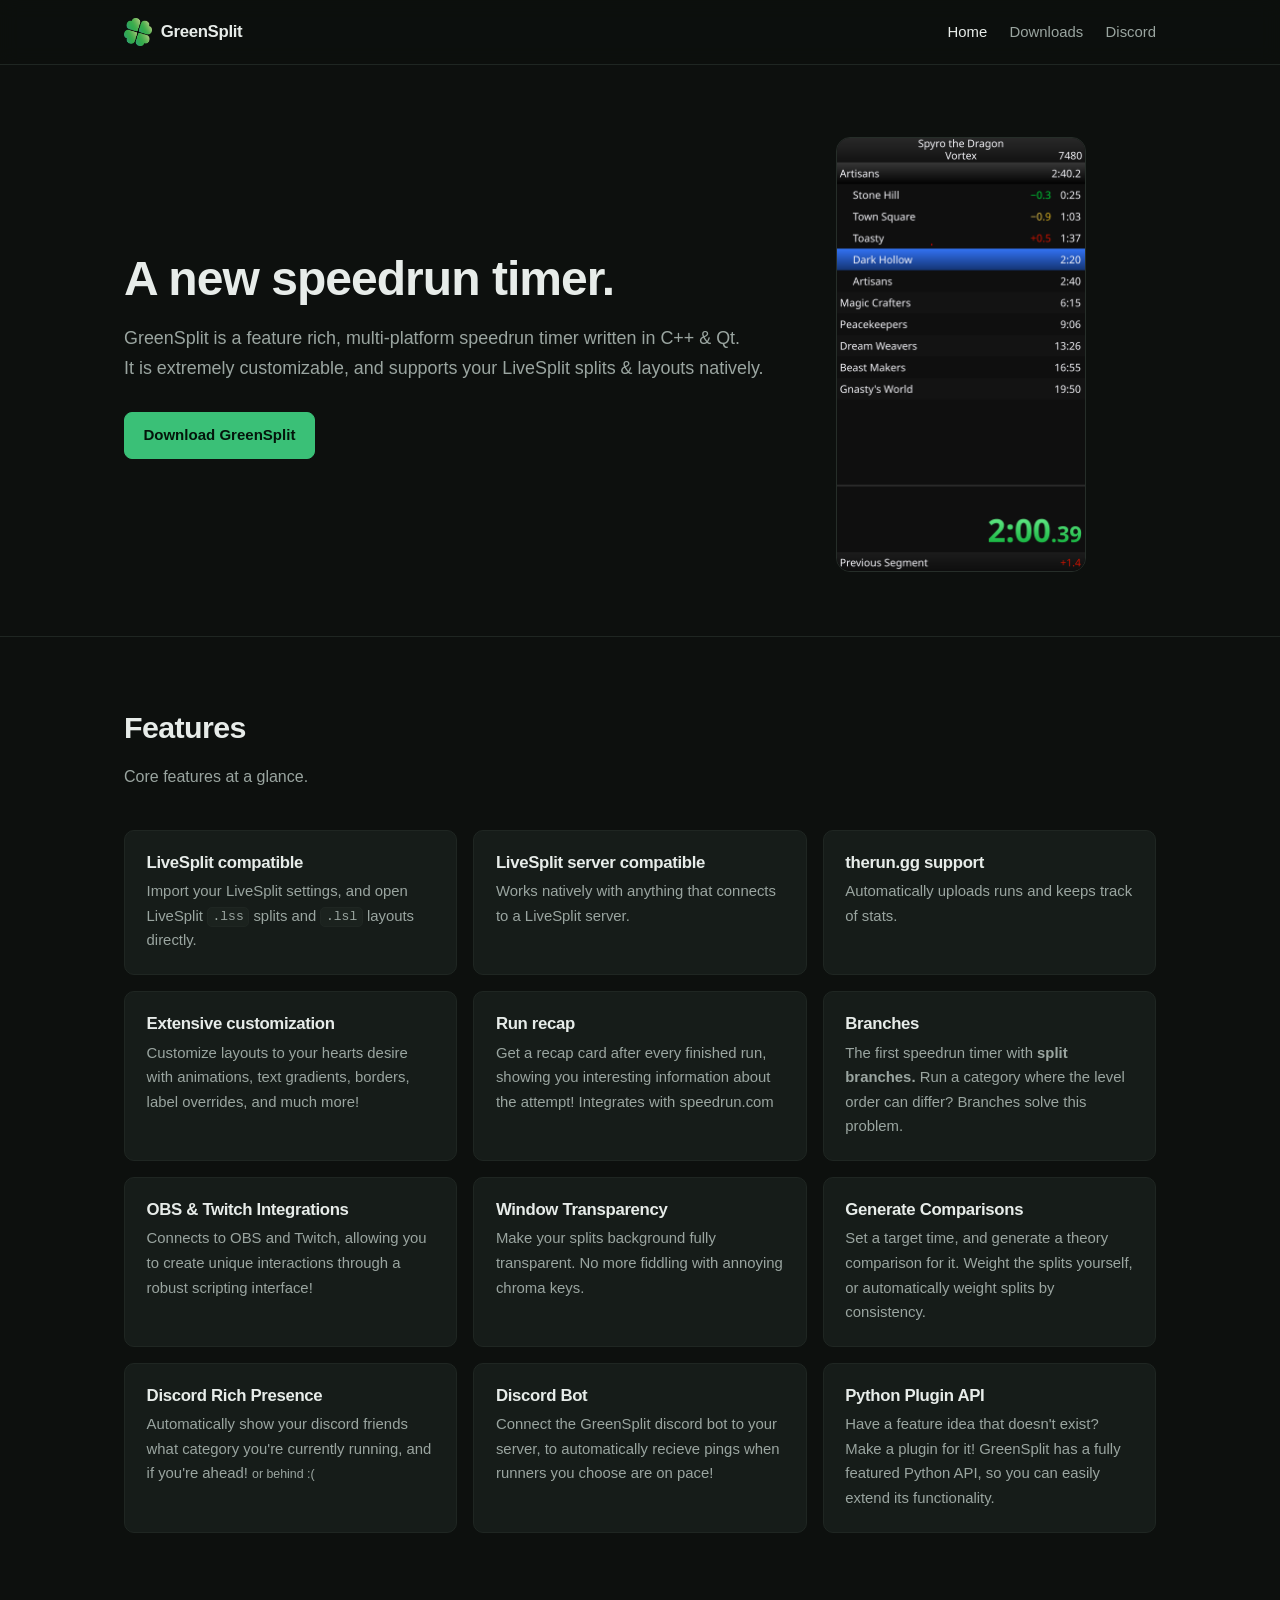
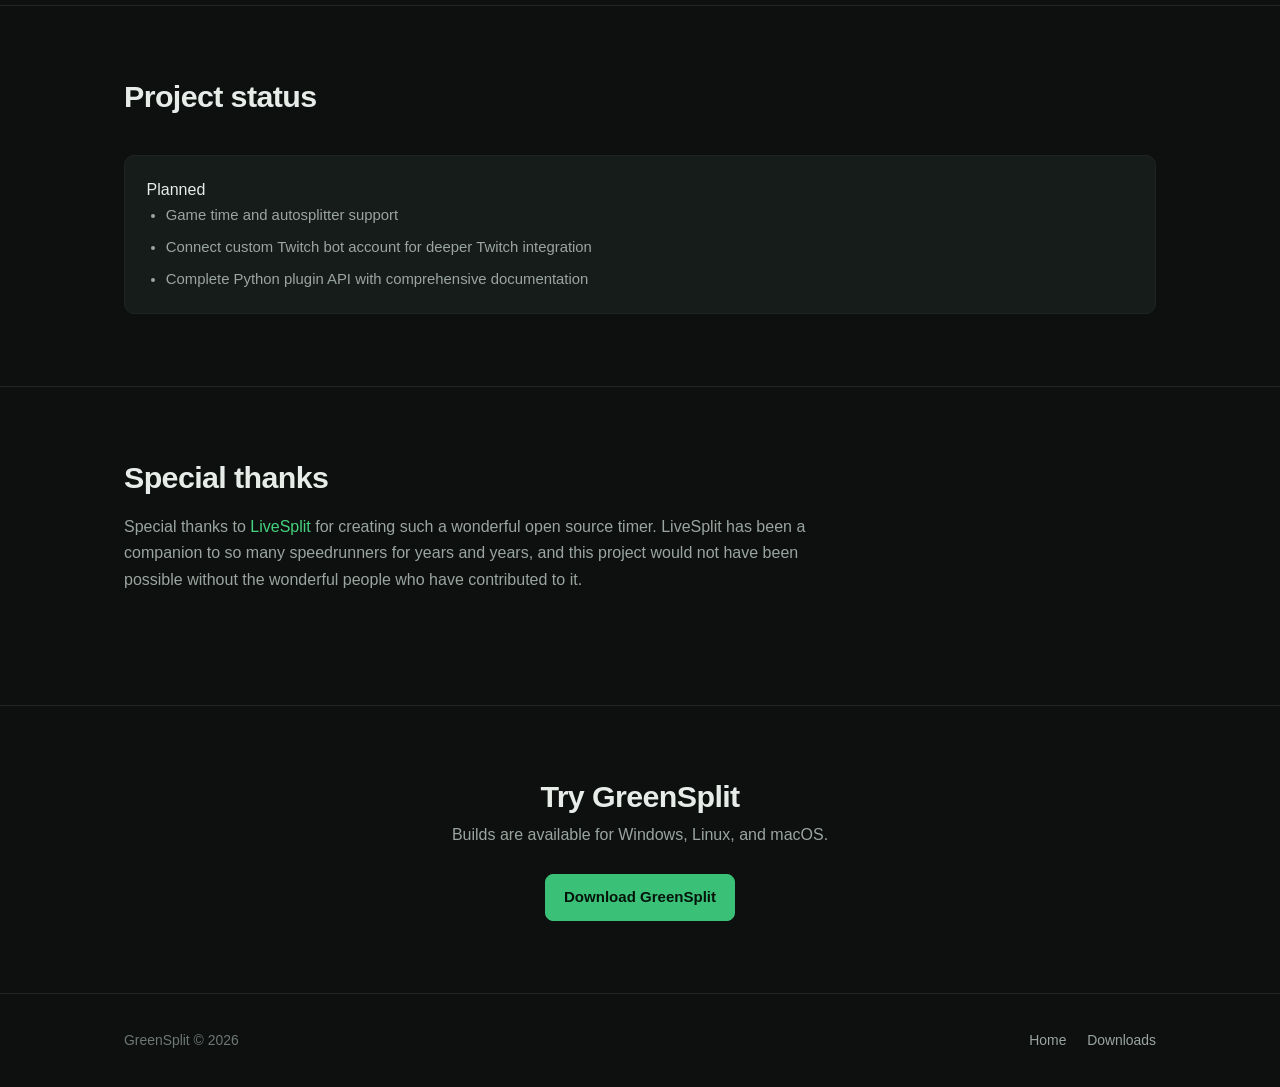
==== commit 3df0ca10: "Change title text" ====
--- a/index.html
+++ b/index.html
@@ -35,7 +35,7 @@
   <section class="hero">
     <div class="wrap hero-grid">
       <div class="hero-copy">
-        <h1>A New Speedrunning Timer</h1>
+        <h1>A new speedrun timer.</h1>
         <p class="lede">
           GreenSplit is a feature rich, multi-platform speedrun timer written in C++ & Qt.<br> It is extremely customizable, and supports your LiveSplit splits & layouts natively.
         </p>
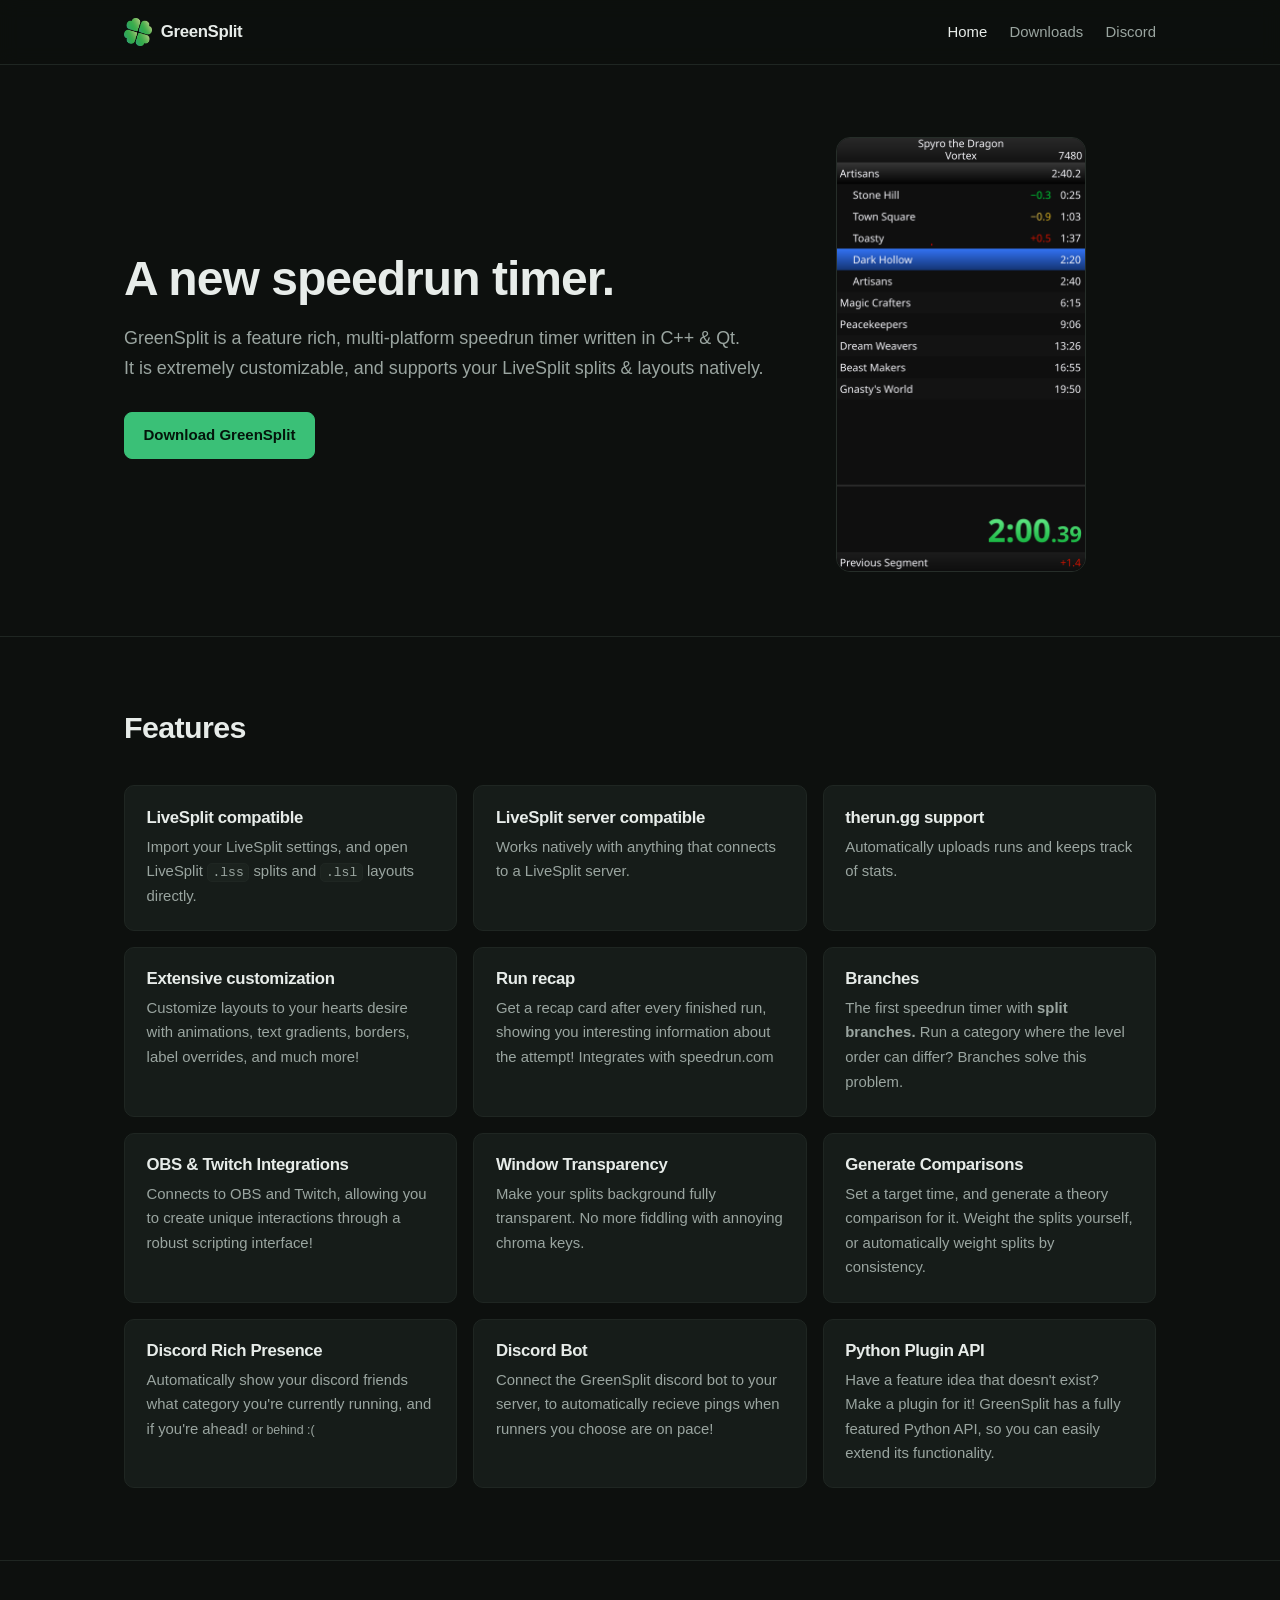
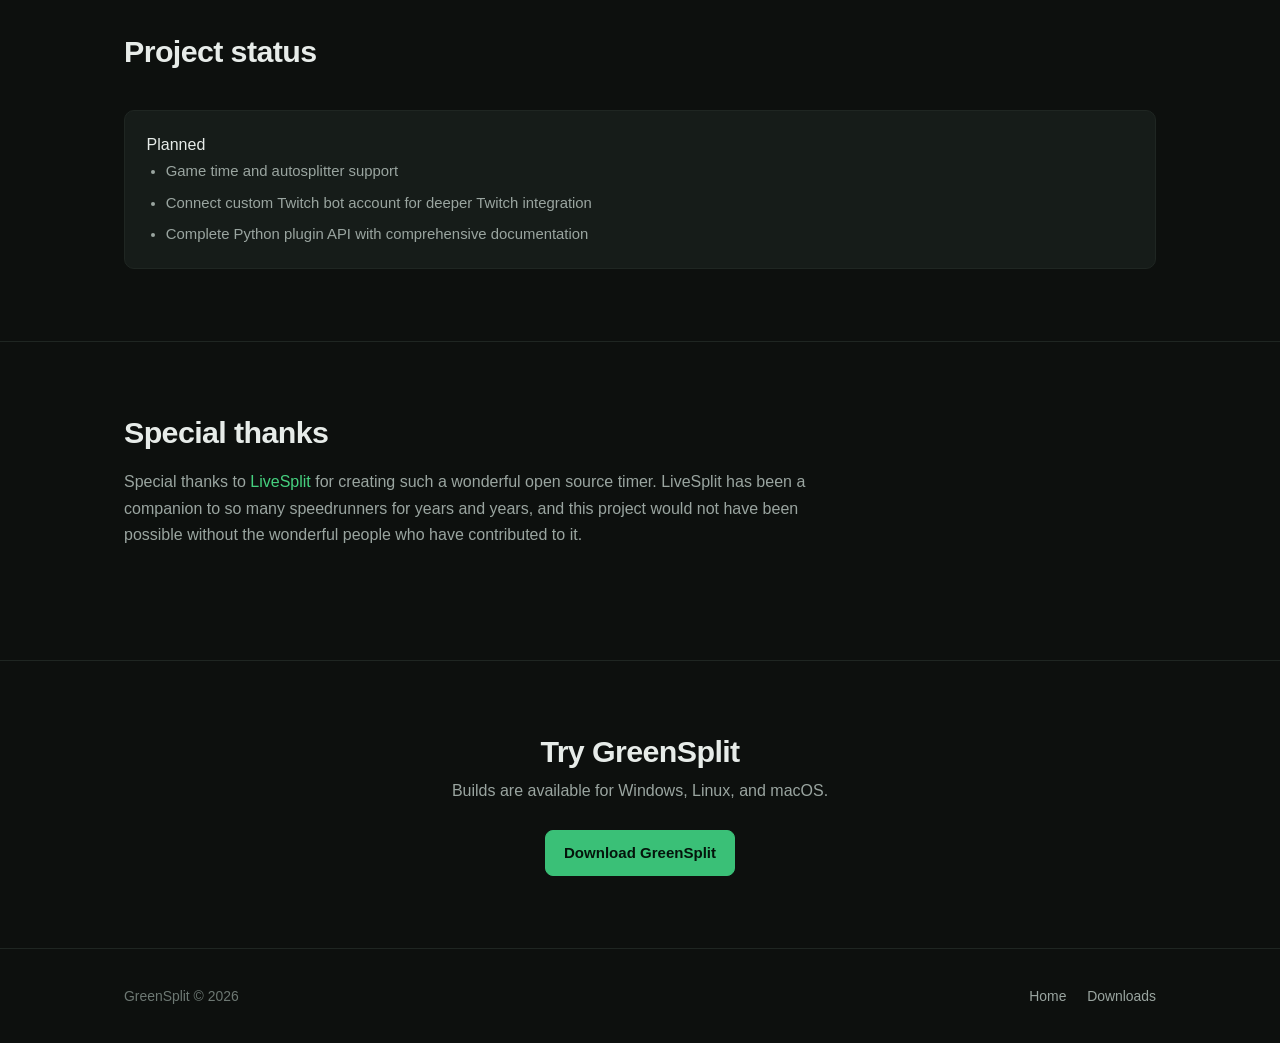
==== commit 22334da7: "- remove features subtext" ====
--- a/index.html
+++ b/index.html
@@ -55,7 +55,6 @@
     <div class="wrap">
       <div class="section-head">
         <h2>Features</h2>
-        <p>Core features at a glance.</p>
       </div>
 
       <div class="grid grid-3">
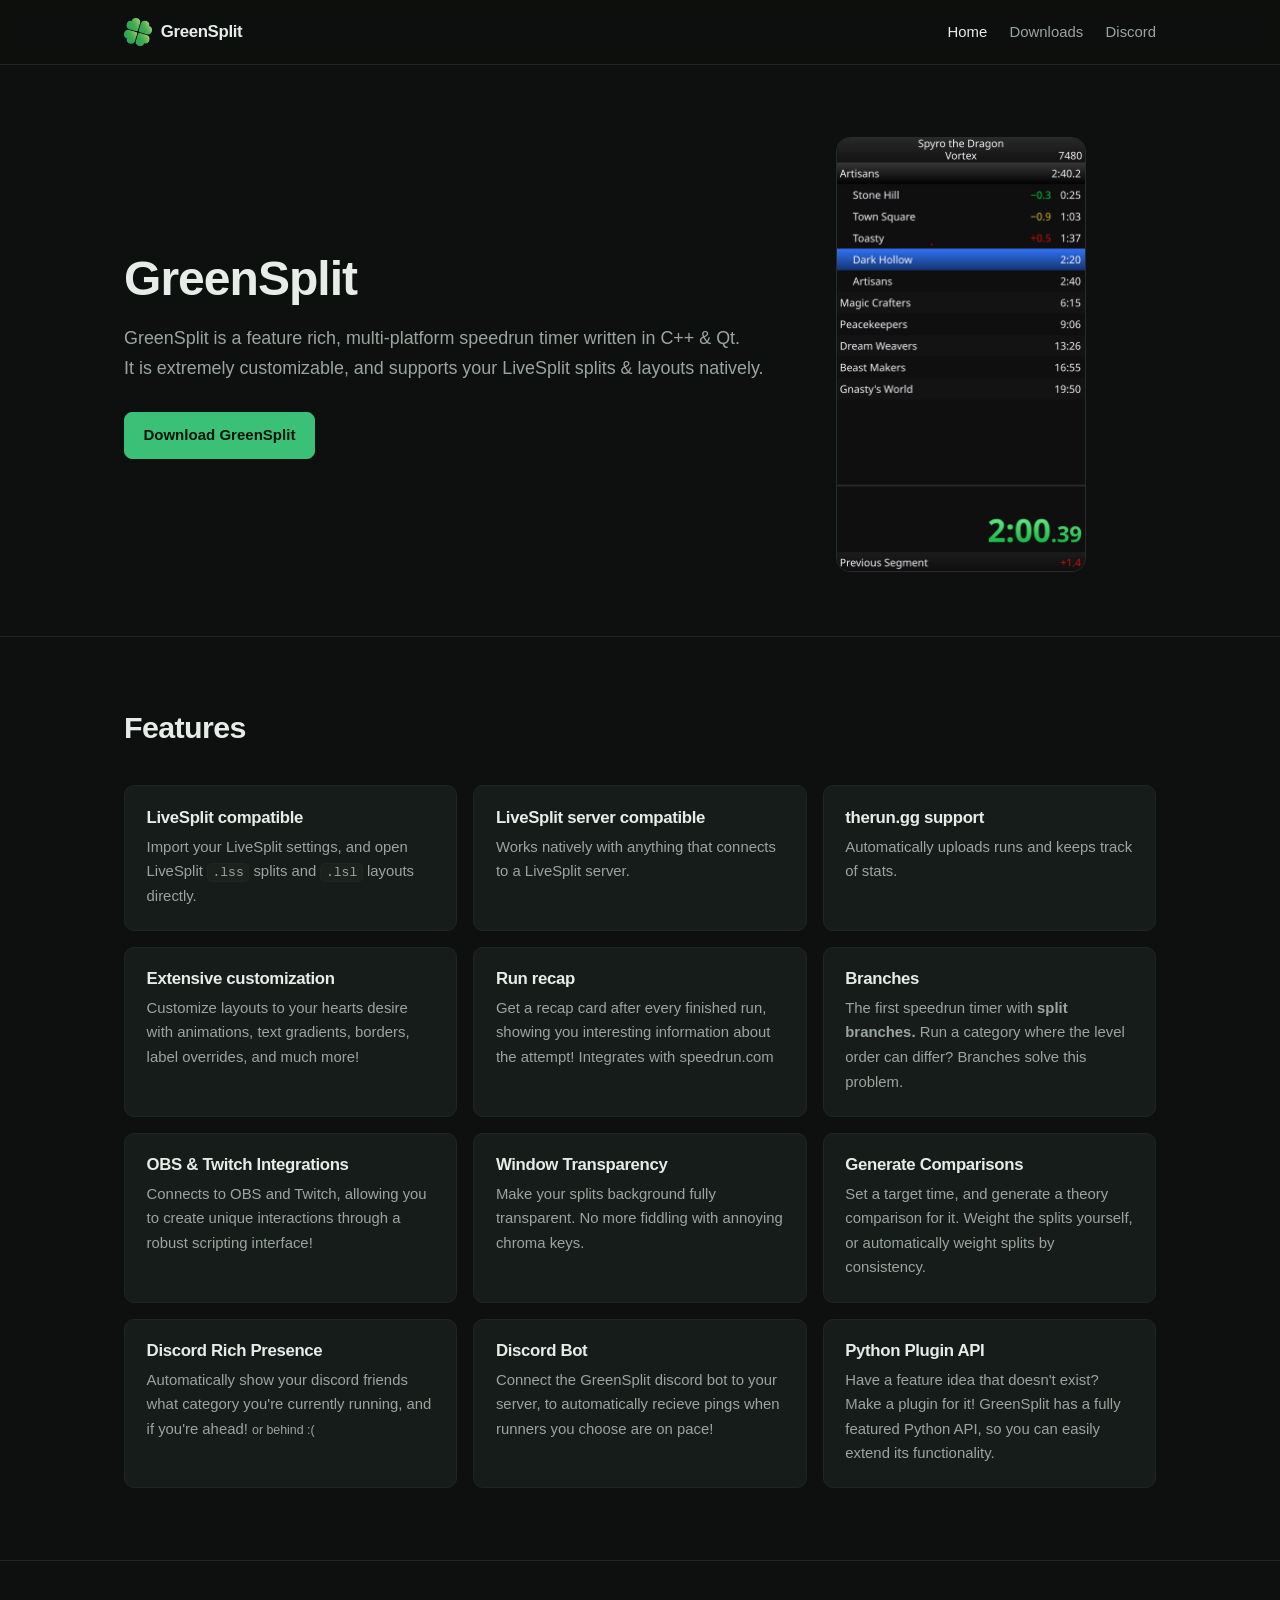
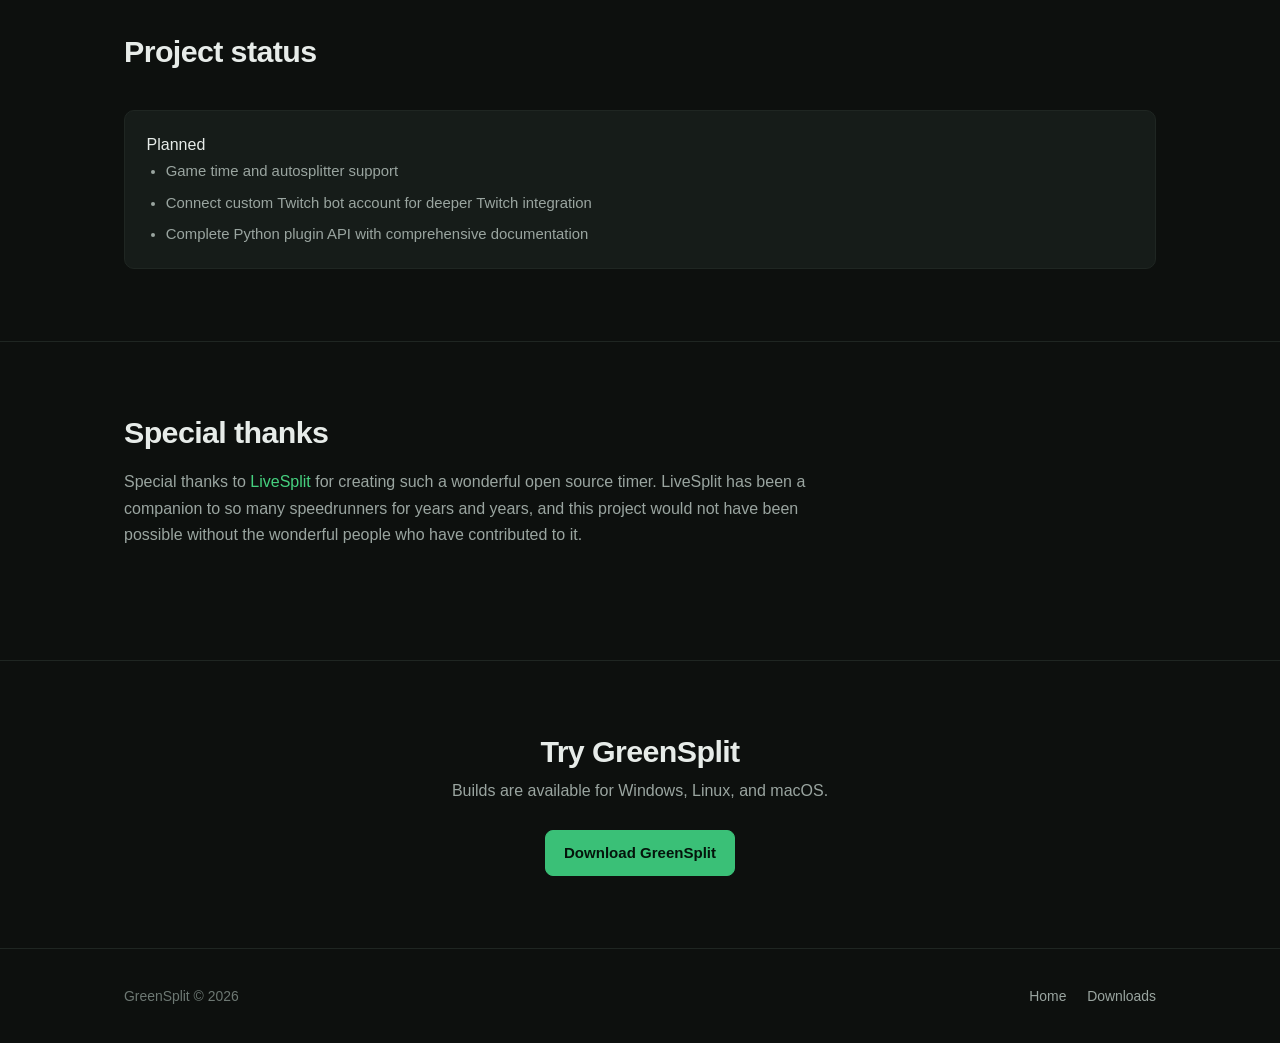
==== commit e7b41cf6: "- update title" ====
--- a/index.html
+++ b/index.html
@@ -35,7 +35,7 @@
   <section class="hero">
     <div class="wrap hero-grid">
       <div class="hero-copy">
-        <h1>A new speedrun timer.</h1>
+        <h1>GreenSplit</h1>
         <p class="lede">
           GreenSplit is a feature rich, multi-platform speedrun timer written in C++ & Qt.<br> It is extremely customizable, and supports your LiveSplit splits & layouts natively.
         </p>
